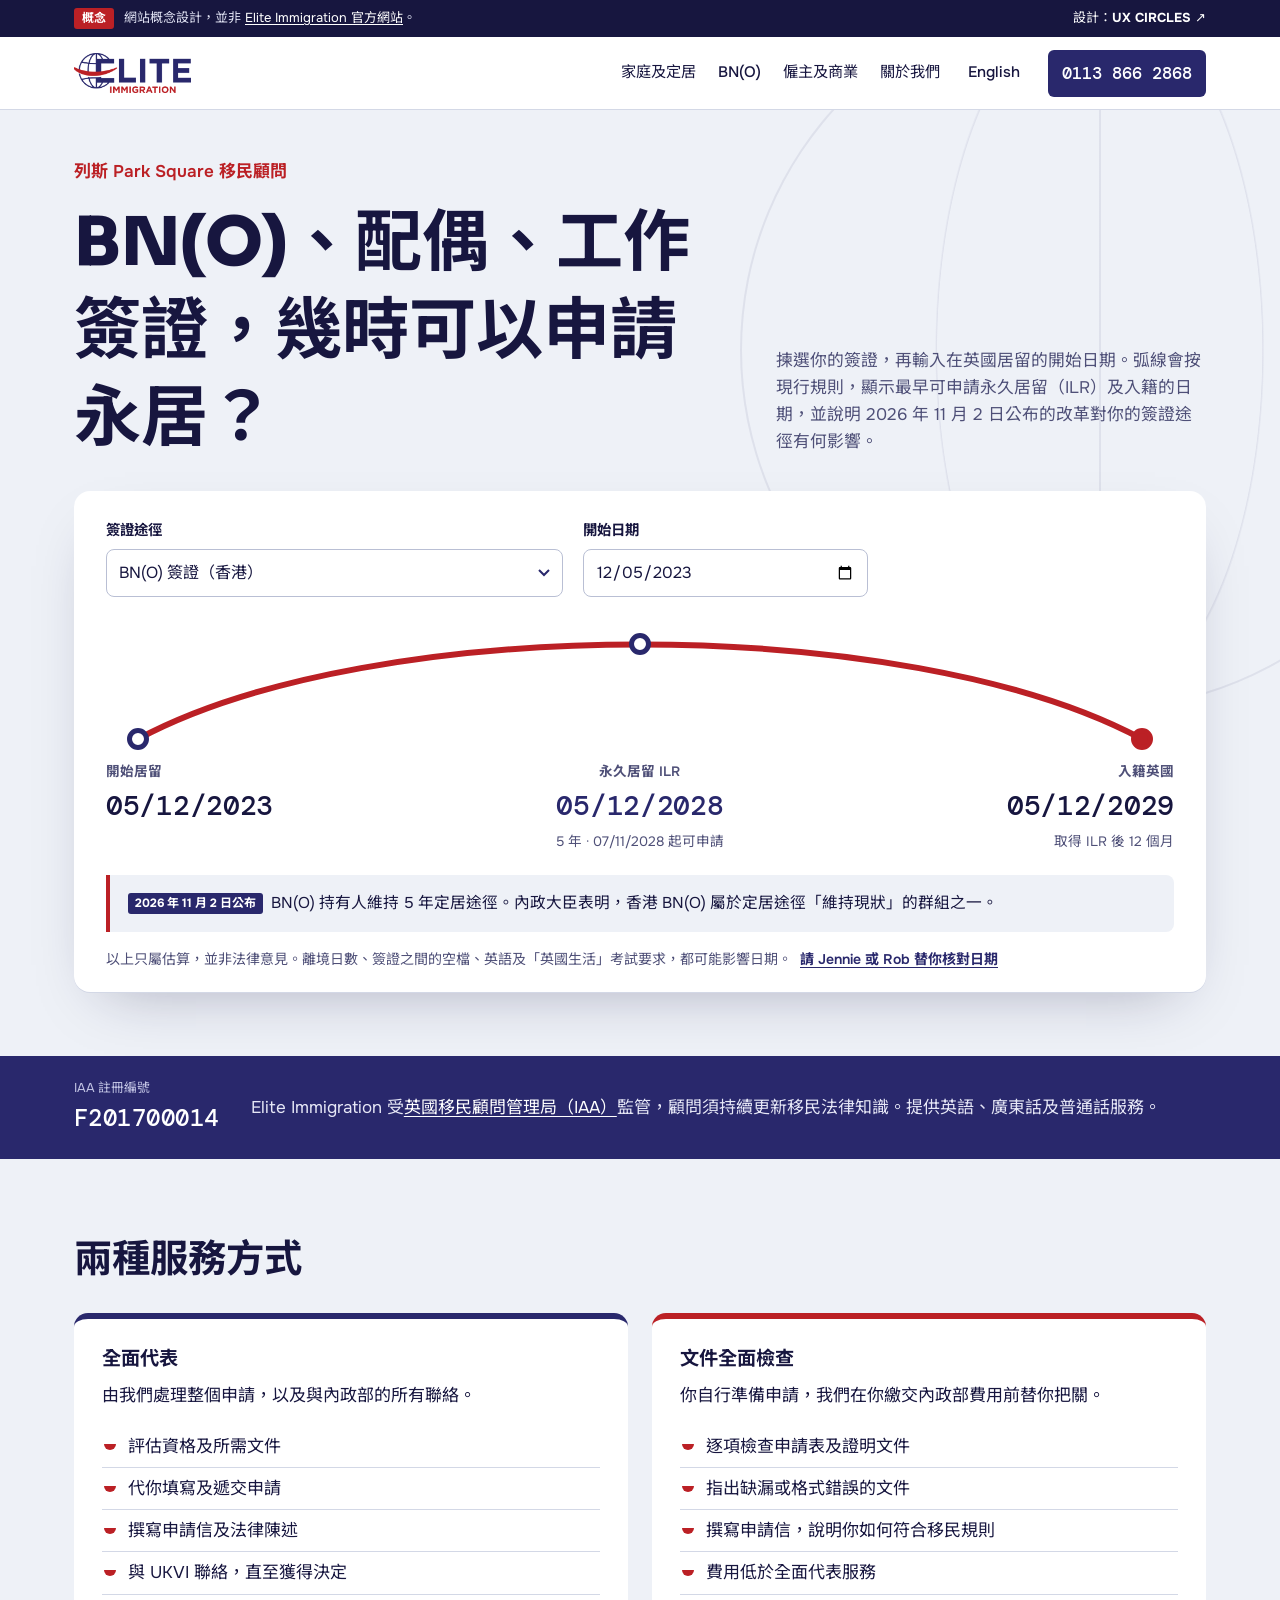
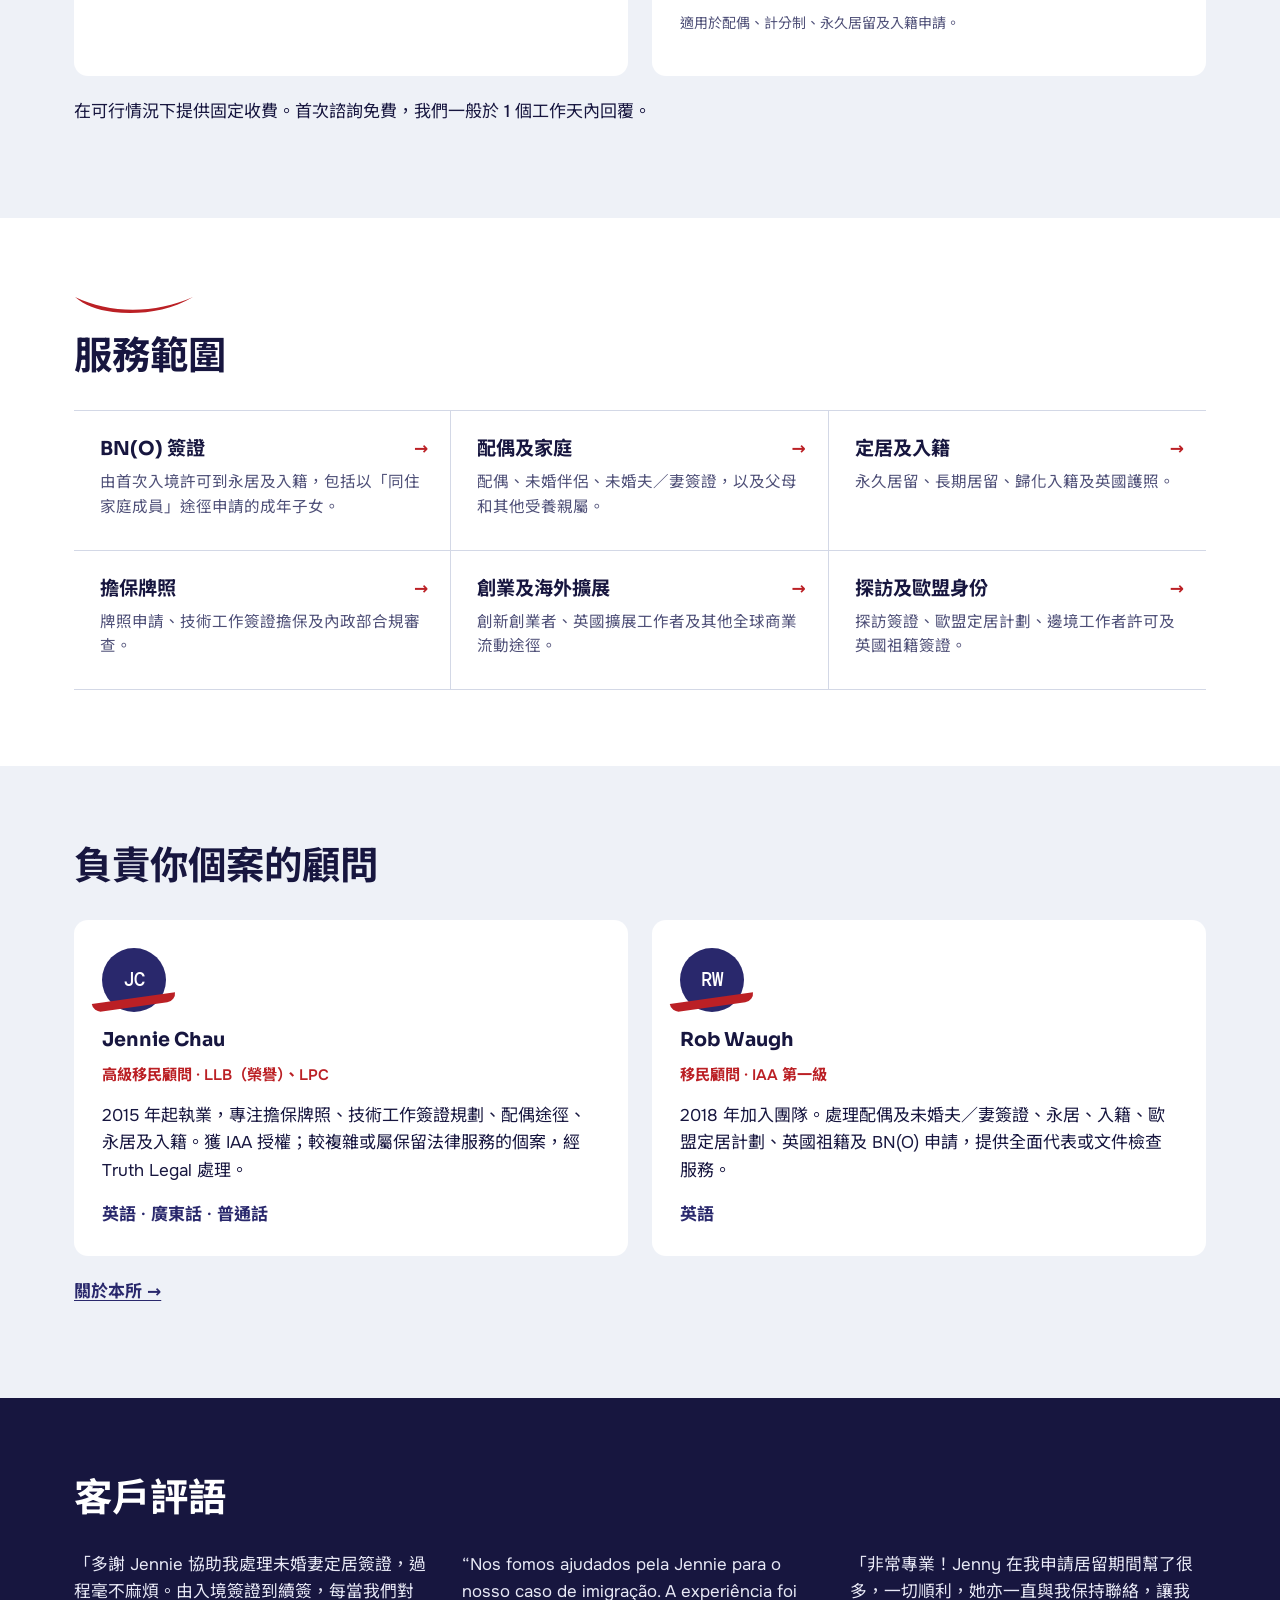
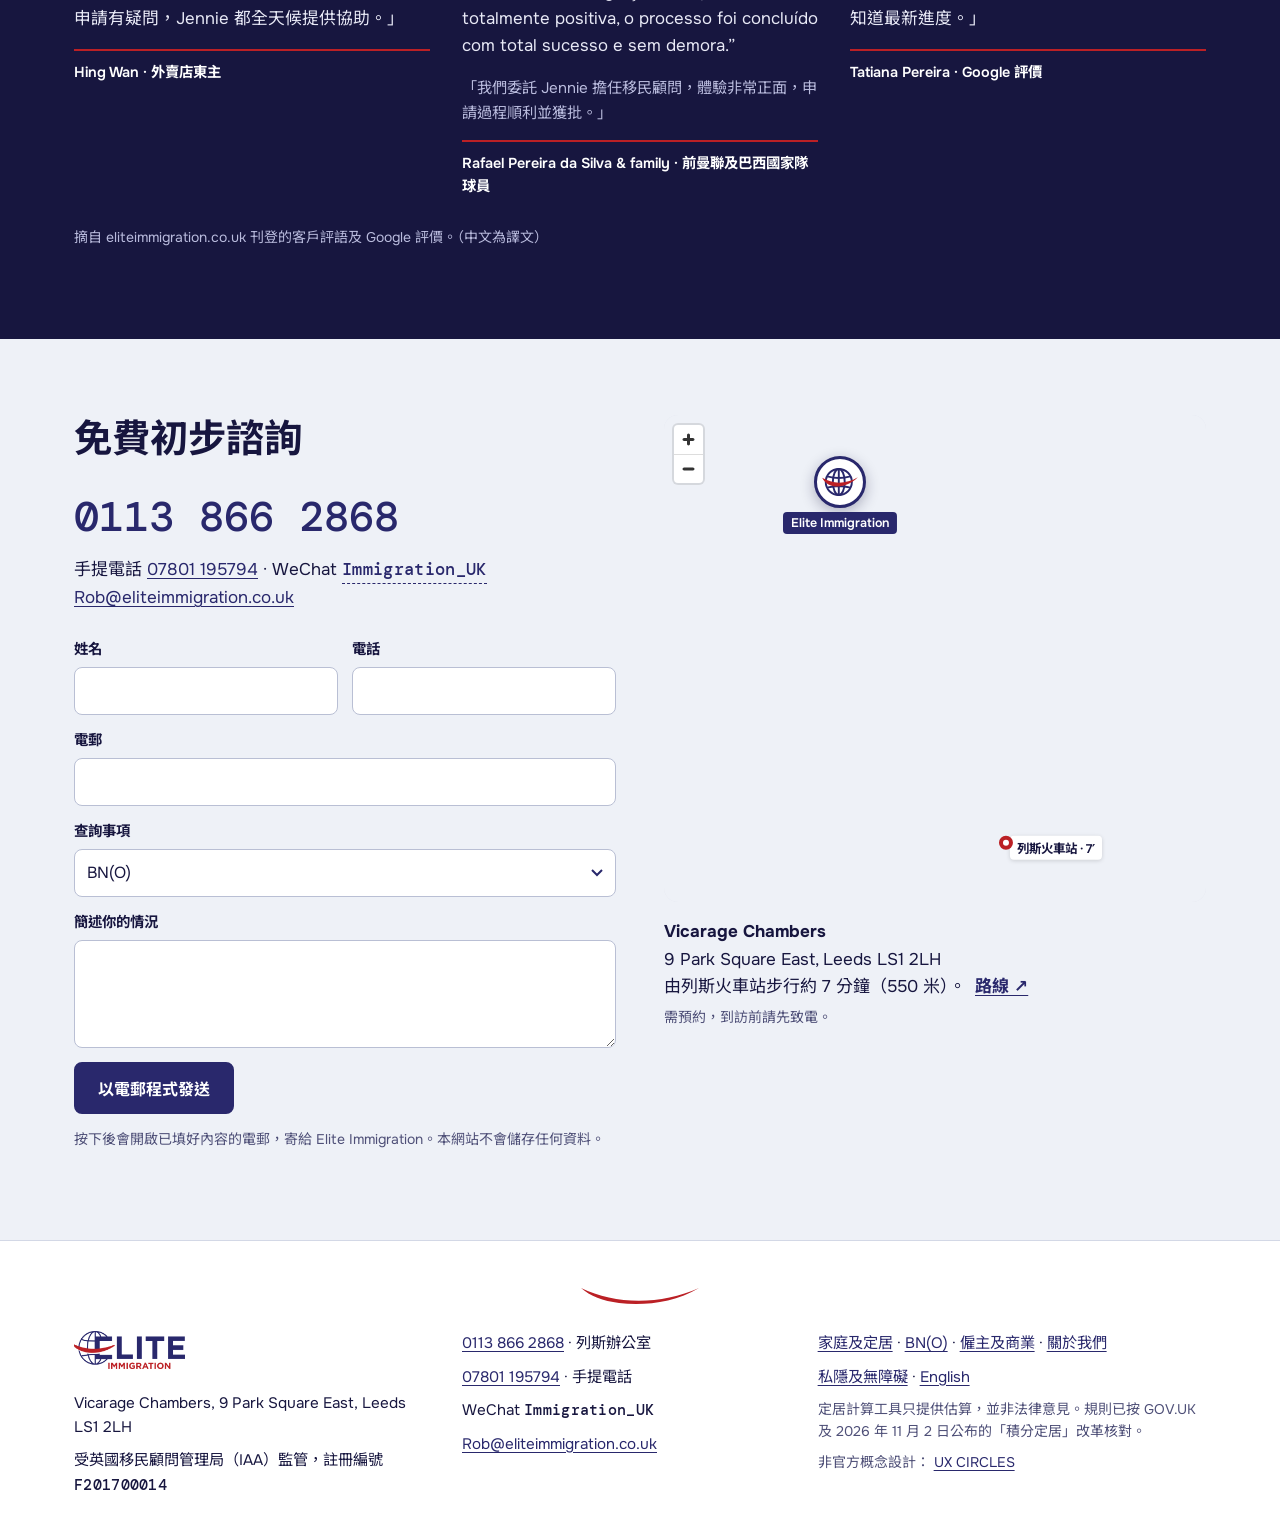
==== zh/index.html @ 251c8a43 "Elite Immigration concept site: bilingual, settlement date tool Co-Authored-By: Claude Opus 5.5 <nor" ====
<!doctype html>
<html lang="zh-Hant-HK">
<head>
<meta charset="utf-8">
<meta name="viewport" content="width=device-width, initial-scale=1">
<meta name="robots" content="noindex, nofollow">
<title>Elite Immigration · 列斯英國移民顧問</title>
<meta name="description" content="受 IAA 監管的列斯移民顧問。計算你最早何時可申請永居。">
<link rel="alternate" hreflang="en" href="https://uxcircles.github.io/eliteimmigration/">
<link rel="alternate" hreflang="zh-Hant-HK" href="https://uxcircles.github.io/eliteimmigration/zh/">
<link rel="icon" type="image/svg+xml" href="../assets/img/mark.svg">
<link rel="icon" type="image/png" href="../assets/img/favicon.png">
<link rel="apple-touch-icon" href="../assets/img/apple-touch-icon.png">
<meta name="theme-color" content="#29286c">
<link rel="preload" href="../assets/fonts/sora.woff2" as="font" type="font/woff2" crossorigin>
<link rel="preload" href="../assets/fonts/onest.woff2" as="font" type="font/woff2" crossorigin>
<link rel="stylesheet" href="../assets/site.css?v=3">
<script defer src="../assets/site.js?v=3"></script>
</head>
<body>
<a class="skip" href="#main">跳至內容</a>
<div class="concept-bar" role="note">
  <div class="wrap concept-in">
    <p><span class="concept-tag">概念</span><span>網站概念設計，並非 <a href="https://eliteimmigration.co.uk/" target="_blank" rel="noopener">Elite Immigration 官方網站</a>。</span></p>
    <a class="concept-by" href="https://ux-circles.com/professionals" target="_blank" rel="noopener">設計：<strong>UX CIRCLES</strong> ↗</a>
  </div>
</div>
<header class="head" id="top">
  <div class="wrap head-in">
    <a class="brand" href="index.html" aria-label="Elite Immigration 首頁">
      <img src="../assets/img/logo.png" width="800" height="273" alt="Elite Immigration">
    </a>
    <nav class="nav" aria-label="主選單"><a href="individual.html">家庭及定居</a><a href="bno.html">BN(O)</a><a href="business.html">僱主及商業</a><a href="about.html">關於我們</a></nav>
    <a class="lang" href="../" lang="en" hreflang="en">English</a>
    <a class="head-call" href="tel:+441138662868">0113 866 2868</a>
    <button class="menu-btn" type="button" aria-expanded="false" aria-controls="menu">選單</button>
  </div>
  <div class="menu" id="menu" hidden>
    <nav class="wrap" aria-label="選單">
      <a href="individual.html">家庭及定居</a><a href="bno.html">BN(O)</a><a href="business.html">僱主及商業</a><a href="about.html">關於我們</a>
      <a href="index.html#contact">免費初步諮詢</a>
      <a href="tel:+441138662868">致電 0113 866 2868</a>
      <a href="../" lang="en">English</a>
    </nav>
  </div>
</header>
<main id="main">
<section class="hero" aria-labelledby="h1">
  <div class="wrap">
    <p class="hero-place">列斯 Park Square 移民顧問</p>
    <div class="hero-top"><h1 id="h1">BN(O)、配偶、工作簽證，幾時可以申請永居？</h1>
    <p class="hero-lede">揀選你的簽證，再輸入在英國居留的開始日期。弧線會按現行規則，顯示最早可申請永久居留（ILR）及入籍的日期，並說明 2026 年 11 月 2 日公布的改革對你的簽證途徑有何影響。</p></div>
    <form class="tool" id="tool" novalidate>
      <div class="tool-fields">
        <label class="f f-route"><span>簽證途徑</span>
          <select id="t-route"><option value="bno">BN(O) 簽證（香港）</option><option value="partner">英國公民或定居人士的配偶／伴侶</option><option value="skilled">技術工作簽證（Skilled Worker）</option><option value="innovator">創新創業者簽證（Innovator Founder）</option><option value="long">長期合法居留（任何合法簽證）</option></select></label>
        <label class="f f-date"><span>開始日期</span>
          <input id="t-start" type="date" required min="2005-01-01"></label>
        <label class="f f-pay" hidden><span>年薪（稅前）</span>
          <select id="t-pay">
            <option value="low">低於 £50,271</option>
            <option value="mid">£50,271 或以上</option>
            <option value="high">£125,141 或以上</option>
          </select></label>
        <label class="f f-brit" hidden><span>配偶是英國公民？</span>
          <select id="t-brit"><option value="yes">是</option><option value="no">否，是定居人士</option></select></label>
      </div>
      <div class="arc" aria-hidden="true">
        <svg viewBox="0 0 1000 200" preserveAspectRatio="none"><path class="arc-path" d="M30 180 C 250 -30, 750 -30, 970 180"/></svg>
        <span class="dot d0"></span><span class="dot d1"></span><span class="dot d2"></span>
      </div>
      <ol class="stops" id="t-stops" aria-live="polite">
        <li class="stop s0"><span class="stop-k">開始居留</span><span class="stop-d" id="t-d0">—</span></li>
        <li class="stop s1"><span class="stop-k">永久居留 ILR</span><span class="stop-d" id="t-d1">—</span><span class="stop-n" id="t-n1"></span></li>
        <li class="stop s2"><span class="stop-k">入籍英國</span><span class="stop-d" id="t-d2">—</span><span class="stop-n" id="t-n2"></span></li>
      </ol>
      <div class="change" id="t-change"></div>
      <p class="tool-foot">以上只屬估算，並非法律意見。離境日數、簽證之間的空檔、英語及「英國生活」考試要求，都可能影響日期。
        <a href="#contact" id="t-ask">請 Jennie 或 Rob 替你核對日期</a></p>
    </form>
  </div>
</section><script type="application/json" id="tool-text">{"locale": "zh-HK", "apply": "{d} 起可申請", "years": "{n} 年", "afterIlr": "取得 ILR 後 12 個月", "withIlr": "取得 ILR 後即可申請", "pick": "請輸入日期", "now": "現行規則", "plan": "2026 年 11 月 2 日公布", "c": {"bno": "BN(O) 持有人維持 5 年定居途徑。內政大臣表明，香港 BN(O) 屬於定居途徑「維持現狀」的群組之一。", "partner": "英國公民的配偶維持 5 年途徑（「英國聯繫」群組）。如配偶只是定居人士而非英國公民，公布內容未有清楚說明，請先向我們查詢。", "skilled_low": "按已公布的方案，大部分途徑的基本年期將改為 <strong>10 年</strong>，即日期或會延至 <strong>{d}</strong>。新規則預計由 2026 年 12 月起提交國會，並於 2027 年分階段實施。除非新規則生效時已取得 ILR，現時持簽人士並不獲豁免。", "skilled_mid": "按已公布的方案，過去 5 年中有 3 年年薪達 £50,271 或以上，可維持 <strong>5 年</strong>途徑，另須至少 3 年國民保險供款。", "skilled_high": "按已公布的方案，3 年年薪達 £125,141 或以上，可走 <strong>3 年</strong>途徑；新規則生效後，最早或可於 <strong>{d}</strong> 申請定居。", "innovator": "現時 Innovator Founder 3 年可申請定居。公布內容未有清楚說明此途徑的安排，計劃前請先向我們查詢。", "long": "長期居留本身已須連續 10 年合法居留。請留意離境紀錄：長時間離開英國或逾期居留，都可能中斷 10 年的計算。"}}</script><section class="reg" aria-label="監管">
  <div class="wrap reg-in">
    <p class="reg-num"><span>IAA 註冊編號</span><span class="mono">F201700014</span></p>
    <p>Elite Immigration 受<a href="https://www.gov.uk/government/organisations/immigration-advice-authority" target="_blank" rel="noopener">英國移民顧問管理局（IAA）</a>監管，顧問須持續更新移民法律知識。提供英語、廣東話及普通話服務。</p>
  </div>
</section><section class="ways" aria-labelledby="ways-h">
  <div class="wrap">
    <h2 id="ways-h">兩種服務方式</h2>
    <div class="ways-grid">
      <article class="way">
        <h3>全面代表</h3>
        <p>由我們處理整個申請，以及與內政部的所有聯絡。</p>
        <ul>
          <li>評估資格及所需文件</li>
          <li>代你填寫及遞交申請</li>
          <li>撰寫申請信及法律陳述</li>
          <li>與 UKVI 聯絡，直至獲得決定</li>
        </ul>
      </article>
      <article class="way way-alt">
        <h3>文件全面檢查</h3>
        <p>你自行準備申請，我們在你繳交內政部費用前替你把關。</p>
        <ul>
          <li>逐項檢查申請表及證明文件</li>
          <li>指出缺漏或格式錯誤的文件</li>
          <li>撰寫申請信，說明你如何符合移民規則</li>
          <li>費用低於全面代表服務</li>
        </ul>
        <p class="small">適用於配偶、計分制、永久居留及入籍申請。</p>
      </article>
    </div>
    <p class="ways-note">在可行情況下提供固定收費。首次諮詢免費，我們一般於 1 個工作天內回覆。</p>
  </div>
</section><section class="areas" aria-labelledby="areas-h">
  <div class="wrap">
    <svg class="swoosh" viewBox="0 0 240 40" aria-hidden="true" focusable="false"><path d="M2 6c70 34 160 34 236 0-50 30-112 36-160 30C46 32 20 22 2 6z"/></svg>
    <h2 id="areas-h">服務範圍</h2>
    <ul class="area-list"><li><a href="bno.html"><h3>BN(O) 簽證</h3><p>由首次入境許可到永居及入籍，包括以「同住家庭成員」途徑申請的成年子女。</p><span class="arrow" aria-hidden="true">→</span></a></li><li><a href="individual.html"><h3>配偶及家庭</h3><p>配偶、未婚伴侶、未婚夫／妻簽證，以及父母和其他受養親屬。</p><span class="arrow" aria-hidden="true">→</span></a></li><li><a href="individual.html#settle"><h3>定居及入籍</h3><p>永久居留、長期居留、歸化入籍及英國護照。</p><span class="arrow" aria-hidden="true">→</span></a></li><li><a href="business.html"><h3>擔保牌照</h3><p>牌照申請、技術工作簽證擔保及內政部合規審查。</p><span class="arrow" aria-hidden="true">→</span></a></li><li><a href="business.html#founders"><h3>創業及海外擴展</h3><p>創新創業者、英國擴展工作者及其他全球商業流動途徑。</p><span class="arrow" aria-hidden="true">→</span></a></li><li><a href="individual.html#visit"><h3>探訪及歐盟身份</h3><p>探訪簽證、歐盟定居計劃、邊境工作者許可及英國祖籍簽證。</p><span class="arrow" aria-hidden="true">→</span></a></li></ul>
  </div>
</section><section class="people" aria-labelledby="people-h">
  <div class="wrap">
    <h2 id="people-h">負責你個案的顧問</h2>
    <div class="people-grid">
      <article class="person">
        <p class="mono person-id">JC</p>
        <h3>Jennie Chau</h3>
        <p class="role">高級移民顧問 · LLB（榮譽）、LPC</p>
        <p>2015 年起執業，專注擔保牌照、技術工作簽證規劃、配偶途徑、永居及入籍。獲 IAA 授權；較複雜或屬保留法律服務的個案，經 Truth Legal 處理。</p>
        <p class="langs">英語 · 廣東話 · 普通話</p>
      </article>
      <article class="person">
        <p class="mono person-id">RW</p>
        <h3>Rob Waugh</h3>
        <p class="role">移民顧問 · IAA 第一級</p>
        <p>2018 年加入團隊。處理配偶及未婚夫／妻簽證、永居、入籍、歐盟定居計劃、英國祖籍及 BN(O) 申請，提供全面代表或文件檢查服務。</p>
        <p class="langs">英語</p>
      </article>
    </div>
    <p><a class="more" href="about.html">關於本所 →</a></p>
  </div>
</section><section class="quotes" aria-labelledby="q-h">
  <div class="wrap">
    <h2 id="q-h">客戶評語</h2>
    <div class="q-grid">
      <figure class="q">
        <blockquote><p>「多謝 Jennie 協助我處理未婚妻定居簽證，過程毫不麻煩。由入境簽證到續簽，每當我們對申請有疑問，Jennie 都全天候提供協助。」</p></blockquote>
        <figcaption>Hing Wan · 外賣店東主</figcaption>
      </figure>
      <figure class="q">
        <blockquote><p lang="pt">&ldquo;Nos fomos ajudados pela Jennie para o nosso caso de imigração. A experiência foi totalmente positiva, o processo foi concluído com total sucesso e sem demora.&rdquo;</p>
        <p class="q-tr">「我們委託 Jennie 擔任移民顧問，體驗非常正面，申請過程順利並獲批。」</p></blockquote>
        <figcaption>Rafael Pereira da Silva &amp; family · 前曼聯及巴西國家隊球員</figcaption>
      </figure>
      <figure class="q">
        <blockquote><p>「非常專業！Jenny 在我申請居留期間幫了很多，一切順利，她亦一直與我保持聯絡，讓我知道最新進度。」</p></blockquote>
        <figcaption>Tatiana Pereira · Google 評價</figcaption>
      </figure>
    </div>
    <p class="small">摘自 eliteimmigration.co.uk 刊登的客戶評語及 Google 評價。（中文為譯文）</p>
  </div>
</section><section class="contact" id="contact" aria-labelledby="c-h">
  <div class="wrap contact-grid">
    <div class="c-text">
      <h2 id="c-h">免費初步諮詢</h2>
      <p class="c-phone"><a href="tel:+441138662868">0113 866 2868</a></p>
      <p>手提電話 <a href="tel:+447801195794">07801 195794</a> · WeChat <button type="button" class="copy mono" data-copy="Immigration_UK" data-done="已複製">Immigration_UK</button><br>
      <a href="mailto:Rob@eliteimmigration.co.uk">Rob@eliteimmigration.co.uk</a></p>
      <form class="form" id="enquiry" novalidate data-email="Rob@eliteimmigration.co.uk" data-subject="免費諮詢查詢">
        <div class="row2">
          <label class="f"><span>姓名</span><input name="name" autocomplete="name" required></label>
          <label class="f"><span>電話</span><input name="phone" type="tel" autocomplete="tel" required></label>
        </div>
        <label class="f"><span>電郵</span><input name="email" type="email" autocomplete="email"></label>
        <label class="f"><span>查詢事項</span><select name="topic"><option>BN(O)</option><option>配偶或家庭簽證</option><option>永居或入籍</option><option>擔保牌照或技術工作簽證</option><option>商業或創業簽證</option><option>探訪簽證</option><option>文件檢查</option><option>其他</option></select></label>
        <label class="f"><span>簡述你的情況</span><textarea name="msg" rows="4"></textarea></label>
        <input type="hidden" name="dates" id="f-dates">
        <p class="f-err" role="alert" hidden>請填寫姓名及電話號碼。</p>
        <button class="btn" type="submit">以電郵程式發送</button>
        <p class="small">按下後會開啟已填好內容的電郵，寄給 Elite Immigration。本網站不會儲存任何資料。</p>
      </form>
    </div>
    <div class="c-map">
      <div class="map" data-map>
        <svg class="map-sketch" viewBox="0 0 400 360" role="img" aria-label="示意地圖：Park Square 位於列斯火車站西北面，步行約 7 分鐘">
          <rect width="400" height="360" fill="#e6e9f2"/>
          <rect x="60" y="70" width="120" height="100" rx="6" fill="#d7e3cf"/>
          <text x="120" y="125" text-anchor="middle" font-size="13" fill="#4a4a7a">Park Square</text>
          <path d="M0 250h400M230 0v360" stroke="#fff" stroke-width="14"/>
          <rect x="250" y="270" width="130" height="40" rx="4" fill="#cfd3e3"/>
          <text x="315" y="295" text-anchor="middle" font-size="12" fill="#4a4a7a">Leeds station</text>
          <path d="M300 270 C 280 210, 220 190, 190 130" fill="none" stroke="#bb2025" stroke-width="4" stroke-dasharray="6 6"/>
          <circle cx="186" cy="122" r="9" fill="#29286c"/>
        </svg>
      </div>
      <address class="addr">
        <strong>Vicarage Chambers</strong><br>9 Park Square East, Leeds LS1 2LH<br>
        由列斯火車站步行約 7 分鐘（550 米）。
        <a href="https://www.google.com/maps/search/?api=1&amp;query=Elite+Immigration+9+Park+Square+East+Leeds" target="_blank" rel="noopener">路線 ↗</a>
      </address>
      <p class="small">需預約，到訪前請先致電。</p>
      <script type="application/json" id="map-data">{"home": [-1.55065, 53.79895], "mark": "../assets/img/mark.svg", "label": "Elite Immigration", "routes": [{"name": "列斯火車站", "min": 7, "start": [-1.5478, 53.7955], "coords": [[-1.54793, 53.79545], [-1.54823, 53.7957], [-1.54845, 53.79588], [-1.54845, 53.79593], [-1.54844, 53.79601], [-1.54845, 53.79604], [-1.54846, 53.79613], [-1.54846, 53.79617], [-1.54846, 53.79621], [-1.54829, 53.79622], [-1.54824, 53.79626], [-1.5482, 53.79628], [-1.5482, 53.79635], [-1.54758, 53.79675], [-1.5477, 53.79681], [-1.54788, 53.79691], [-1.54805, 53.797], [-1.54839, 53.79719], [-1.54846, 53.79723], [-1.54859, 53.79731], [-1.54867, 53.79736], [-1.54873, 53.7974], [-1.5488, 53.79744], [-1.54913, 53.79762], [-1.54919, 53.79766], [-1.54932, 53.79769], [-1.54942, 53.79774], [-1.5494, 53.79779], [-1.54939, 53.79782], [-1.54947, 53.79783], [-1.54944, 53.7979], [-1.54939, 53.79807], [-1.54947, 53.79807], [-1.54939, 53.79829], [-1.54954, 53.7983], [-1.5498, 53.79833], [-1.55009, 53.79838], [-1.55025, 53.7984], [-1.55032, 53.79841], [-1.5503, 53.79845], [-1.55019, 53.79871], [-1.55024, 53.79872], [-1.55051, 53.79877], [-1.55066, 53.79879], [-1.55066, 53.79879]]}]}</script>
    </div>
  </div>
</section>
</main>
<footer class="foot">
  <svg class="swoosh foot-swoosh" viewBox="0 0 240 40" aria-hidden="true" focusable="false"><path d="M2 6c70 34 160 34 236 0-50 30-112 36-160 30C46 32 20 22 2 6z"/></svg>
  <div class="wrap foot-grid">
    <div>
      <img class="foot-logo" src="../assets/img/logo.png" width="800" height="273" alt="Elite Immigration">
      <p>Vicarage Chambers, 9 Park Square East, Leeds LS1 2LH</p>
      <p>受英國移民顧問管理局（IAA）監管，註冊編號 <span class="mono">F201700014</span></p>
    </div>
    <div>
      <p><a href="tel:+441138662868">0113 866 2868</a> · 列斯辦公室</p>
      <p><a href="tel:+447801195794">07801 195794</a> · 手提電話</p>
      <p>WeChat <span class="mono">Immigration_UK</span></p>
      <p><a href="mailto:Rob@eliteimmigration.co.uk">Rob@eliteimmigration.co.uk</a></p>
    </div>
    <div>
      <p><a href="individual.html">家庭及定居</a> · <a href="bno.html">BN(O)</a> · <a href="business.html">僱主及商業</a> · <a href="about.html">關於我們</a></p>
      <p><a href="privacy.html">私隱及無障礙</a> · <a href="../" lang="en">English</a></p>
      <p class="small">定居計算工具只提供估算，並非法律意見。規則已按 GOV.UK 及 2026 年 11 月 2 日公布的「積分定居」改革核對。</p>
      <p class="small">非官方概念設計： <a href="https://ux-circles.com/professionals" target="_blank" rel="noopener">UX CIRCLES</a></p>
    </div>
  </div>
</footer>
<nav class="mbar" aria-label="快捷操作">
  <a href="tel:+441138662868">致電</a>
  <button type="button" data-copy="Immigration_UK" data-done="已複製">WeChat</button>
  <a href="index.html#contact">免費諮詢</a>
</nav>
<div class="toast" role="status" aria-live="polite"></div>
</body>
</html>
---- assets/site.css ----
/* Elite Immigration concept. Colours from the logo: indigo #29286c and red swoosh #bb2025. */
@font-face { font-family: "Sora"; src: url(fonts/sora.woff2) format("woff2"); font-weight: 400 800; font-display: swap; }
@font-face { font-family: "Onest"; src: url(fonts/onest.woff2) format("woff2"); font-weight: 400 700; font-display: swap; }
@font-face { font-family: "DM Mono"; src: url(fonts/dm-mono-500.woff2) format("woff2"); font-weight: 500; font-display: swap; }
@font-face { font-family: "Noto Sans TC"; src: url(fonts/noto-sans-tc-400.woff2) format("woff2"); font-weight: 400; font-display: swap; }
@font-face { font-family: "Noto Sans TC"; src: url(fonts/noto-sans-tc-700.woff2) format("woff2"); font-weight: 600 800; font-display: swap; }

:root {
  --paper: #eef1f7;
  --card: #ffffff;
  --ink: #17163f;
  --navy: #29286c;
  --navy-2: #3b3a8a;
  --red: #bb2025;
  --red-soft: #f6dcdd;
  --muted: #4f5078;
  --line: #d3d8e6;
  --display: "Sora", "Noto Sans TC", system-ui, sans-serif;
  --text: "Onest", "Noto Sans TC", system-ui, sans-serif;
  --mono: "DM Mono", ui-monospace, monospace;
  --wrap: 1180px;
  --head-h: 72px;
}
:lang(zh-Hant-HK) { --display: "Sora", "Noto Sans TC", sans-serif; }

*, *::before, *::after { box-sizing: border-box; }
html, body { overflow-x: clip; }
html { -webkit-text-size-adjust: 100%; scroll-padding-top: calc(var(--head-h) + 12px); }
body { margin: 0; background: var(--paper); color: var(--ink); font: 400 1.0625rem/1.6 var(--text); }
img, svg { max-width: 100%; }
a { color: var(--navy); text-underline-offset: .18em; }
a:hover { color: var(--red); }
:focus-visible { outline: 3px solid var(--red); outline-offset: 3px; border-radius: 3px; }
h1, h2, h3 { font-family: var(--display); line-height: 1.12; letter-spacing: -.02em; margin: 0 0 .5em; color: var(--ink); }
h1 { font-weight: 800; }
h2 { font-size: clamp(1.6rem, 1.2rem + 1.6vw, 2.4rem); font-weight: 700; }
h3 { font-size: 1.2rem; font-weight: 700; }
:lang(zh-Hant-HK) h1, :lang(zh-Hant-HK) h2, :lang(zh-Hant-HK) h3 { letter-spacing: 0; line-height: 1.3; }
p { margin: 0 0 1em; }
.mono { font-family: var(--mono); font-weight: 500; letter-spacing: .02em; }
.small { font-size: .875rem; color: var(--muted); }
.wrap { max-width: var(--wrap); margin: 0 auto; padding: 0 24px; }
@media (max-width: 600px) { .wrap { padding: 0 16px; } }

.skip { position: absolute; left: -999px; top: 8px; background: var(--ink); color: #fff; padding: 10px 14px; z-index: 100; }
.skip:focus { left: 8px; }

/* concept bar */
.concept-bar { background: var(--ink); color: #dfe1f2; font-size: .8125rem; }
.concept-in { display: flex; gap: 16px; align-items: center; justify-content: space-between; padding-top: 8px; padding-bottom: 8px; }
.concept-bar p { margin: 0; }
.concept-bar a { color: #fff; }
.concept-tag { display: inline-block; background: var(--red); color: #fff; font-weight: 600; padding: 1px 8px; border-radius: 3px; margin-right: 10px; font-size: .75rem; }
.concept-by { white-space: nowrap; text-decoration: none; }
@media (max-width: 600px) { .concept-in { flex-direction: column; align-items: flex-start; gap: 2px; } }

/* header */
.head { position: sticky; top: 0; z-index: 50; background: rgba(255, 255, 255, .96); border-bottom: 1px solid var(--line); backdrop-filter: blur(8px); }
.head-in { display: flex; align-items: center; gap: 28px; height: var(--head-h); }
.brand img { display: block; height: 40px; width: auto; }
.nav { display: flex; gap: 22px; margin-left: auto; }
.nav a, .lang { text-decoration: none; color: var(--ink); font-weight: 500; font-size: .95rem; padding: 6px 0; border-bottom: 2px solid transparent; }
.nav a:hover, .nav a[aria-current] { border-bottom-color: var(--red); color: var(--ink); }
.head-call { font-family: var(--mono); font-weight: 500; text-decoration: none; background: var(--navy); color: #fff; padding: 10px 14px; border-radius: 6px; white-space: nowrap; }
.head-call:hover { background: var(--red); color: #fff; }
.menu-btn { display: none; margin-left: auto; font: 600 .95rem var(--text); background: none; border: 1.5px solid var(--navy); color: var(--navy); border-radius: 6px; padding: 9px 14px; min-height: 44px; }
.menu { border-top: 1px solid var(--line); background: #fff; }
.menu nav { display: flex; flex-direction: column; padding-top: 8px; padding-bottom: 16px; }
.menu a { padding: 12px 0; border-bottom: 1px solid var(--line); text-decoration: none; color: var(--ink); font-weight: 500; }
@media (max-width: 980px) {
  .nav, .head-call { display: none; }
  .lang { margin-left: auto; }
  .menu-btn { display: block; margin-left: 0; }
  .brand img { height: 34px; }
  .head-in { gap: 16px; }
  :root { --head-h: 64px; }
}
@media (max-width: 360px) { .lang { display: none; } }

/* swoosh divider: the crescent from the logo */
.swoosh { display: block; width: 120px; height: 20px; fill: var(--red); margin: 0 0 18px; }

/* hero tool */
.hero { position: relative; padding: 48px 0 64px; overflow: hidden; }
.hero::before { /* faint globe meridians, from the logo */
  content: ""; position: absolute; right: -180px; top: -120px; width: 720px; height: 720px; border-radius: 50%;
  border: 2px solid rgba(41, 40, 108, .08);
  background:
    radial-gradient(closest-side, transparent 98.5%, rgba(41, 40, 108, .08) 99%, transparent 100%) center / 46% 100% no-repeat,
    linear-gradient(rgba(41, 40, 108, .08), rgba(41, 40, 108, .08)) center / 2px 100% no-repeat;
  pointer-events: none;
}
.hero .wrap { position: relative; }
.hero-place { font-weight: 600; color: var(--red); margin-bottom: 14px; }
.hero-top { display: grid; grid-template-columns: 1.5fr 1fr; gap: 20px 56px; align-items: end; margin-bottom: 30px; }
.hero h1 { font-size: clamp(2.3rem, 1.2rem + 4.4vw, 4.8rem); max-width: 13ch; margin: 0; }
:lang(zh-Hant-HK) .hero h1 { font-size: clamp(2.1rem, 1.2rem + 4vw, 4.2rem); max-width: 15em; }
.hero-lede { font-size: 1.05rem; max-width: 46ch; color: var(--muted); margin: 0 0 6px; }
@media (max-width: 900px) { .hero-top { grid-template-columns: 1fr; } }
@media (max-width: 600px) {
  .hero-lede { display: none; }
  .hero-place { margin-bottom: 8px; font-size: .9rem; }
  .hero-top { margin-bottom: 18px; }
  :lang(zh-Hant-HK) .hero h1 { font-size: 1.75rem; }
  .hero h1 { font-size: 2.1rem; }
}

.tool { background: var(--card); border-radius: 16px; padding: 28px 32px 22px; box-shadow: 0 1px 0 var(--line), 0 24px 60px -30px rgba(23, 22, 63, .35); }
.tool-fields { display: grid; grid-template-columns: 1.6fr 1fr 1fr; gap: 16px 20px; align-items: end; }
.f { display: flex; flex-direction: column; gap: 6px; font-size: .9rem; font-weight: 600; color: var(--ink); }
.f input, .f select, .f textarea {
  font: 400 1rem var(--text); color: var(--ink); background: #fff; border: 1.5px solid #b9bfd4; border-radius: 8px;
  padding: 11px 12px; min-height: 48px; width: 100%;
}
.f input:focus, .f select:focus, .f textarea:focus { border-color: var(--navy); outline: 3px solid rgba(41, 40, 108, .18); outline-offset: 0; }
.f select { appearance: none; background: #fff url("data:image/svg+xml,%3Csvg xmlns='http://www.w3.org/2000/svg' viewBox='0 0 12 8'%3E%3Cpath d='M1 1l5 5 5-5' fill='none' stroke='%2329286c' stroke-width='2'/%3E%3C/svg%3E") right 12px center / 12px no-repeat; padding-right: 36px; }
.f[hidden] { display: none; }

.arc { position: relative; margin: 34px 0 10px; height: 120px; }
.arc svg { position: absolute; inset: 0; width: 100%; height: 100%; overflow: visible; animation: reveal 1.1s cubic-bezier(.4, 0, .2, 1) both; }
@keyframes reveal { from { clip-path: inset(0 100% 0 0); } to { clip-path: inset(0 0 0 0); } }
.arc-path { fill: none; stroke: var(--red); stroke-width: 6; stroke-linecap: round; vector-effect: non-scaling-stroke; }
.dot { position: absolute; width: 22px; height: 22px; margin: -11px 0 0 -11px; border-radius: 50%; background: #fff; border: 5px solid var(--navy); }
.d0 { left: 3%; top: 90%; }
.d1 { left: 50%; top: 11.5%; }
.d2 { left: 97%; top: 90%; background: var(--red); border-color: var(--red); }
.stops { list-style: none; margin: 0; padding: 0; display: grid; grid-template-columns: 1fr 1fr 1fr; gap: 8px; }
.stop { display: flex; flex-direction: column; gap: 2px; }
.s0 { align-items: flex-start; }
.s1 { align-items: center; text-align: center; }
.s2 { align-items: flex-end; text-align: right; }
.stop-k { font-size: .85rem; font-weight: 600; color: var(--muted); }
.stop-d { font-family: var(--mono); font-weight: 500; font-size: clamp(1.05rem, .8rem + 1.3vw, 1.75rem); color: var(--ink); letter-spacing: -.01em; }
.stop-n { font-size: .85rem; color: var(--muted); }
.s1 .stop-d { color: var(--navy); }
.change { margin: 22px 0 0; padding: 16px 18px; background: var(--paper); border-left: 4px solid var(--red); border-radius: 0 8px 8px 0; font-size: .98rem; }
.change:empty { display: none; }
.change p { margin: 0; }
.change .tag { display: inline-block; font-size: .75rem; font-weight: 700; color: #fff; background: var(--navy); border-radius: 3px; padding: 1px 7px; margin-right: 8px; vertical-align: 1px; }
.tool-foot { margin: 16px 0 0; font-size: .875rem; color: var(--muted); }
.tool-foot a { font-weight: 600; margin-left: 4px; }
@media (max-width: 760px) {
  .hero { padding: 20px 0 40px; }
  .tool-fields { gap: 12px; }
  .tool { padding: 20px 16px 16px; border-radius: 12px; }
  .tool-fields { grid-template-columns: 1fr; }
  .arc { height: 64px; margin-top: 26px; }
  .dot { width: 18px; height: 18px; margin: -9px 0 0 -9px; border-width: 4px; }
}
@media (max-width: 400px) {
  .stops { grid-template-columns: 1fr 1.1fr 1fr; }
  .stop-k, .stop-n { font-size: .75rem; }
}

/* regulator band */
.reg { background: var(--navy); color: #e6e7f6; }
.reg-in { display: flex; gap: 32px; align-items: center; padding-top: 22px; padding-bottom: 22px; }
.reg p { margin: 0; }
.reg a { color: #fff; }
.reg-num { display: flex; flex-direction: column; flex: none; }
.reg-num span:first-child { font-size: .8rem; color: #c4c6e6; }
.reg-num .mono { font-size: 1.5rem; color: #fff; }
@media (max-width: 760px) { .reg-in { flex-direction: column; align-items: flex-start; gap: 10px; } }

/* sections */
.ways, .areas, .people, .quotes, .contact, .body, .cta { padding: 76px 0; }
@media (max-width: 760px) { .ways, .areas, .people, .quotes, .contact, .body, .cta { padding: 52px 0; } }
.ways-grid { display: grid; grid-template-columns: 1fr 1fr; gap: 24px; margin-top: 28px; }
.way { background: var(--card); border-radius: 14px; padding: 28px; border-top: 6px solid var(--navy); }
.way-alt { border-top-color: var(--red); }
.way ul, .ticks { list-style: none; padding: 0; margin: 0 0 1em; }
.way li, .ticks li { position: relative; padding: 7px 0 7px 26px; border-bottom: 1px solid var(--line); }
.way li::before, .ticks li::before { content: ""; position: absolute; left: 2px; top: 1.05em; width: 12px; height: 6px; border-radius: 0 0 12px 12px; background: var(--red); }
.ways-note { margin-top: 22px; font-weight: 500; }
@media (max-width: 760px) { .ways-grid { grid-template-columns: 1fr; } .way { padding: 22px 18px; } }

.areas { background: var(--card); }
.area-list { list-style: none; padding: 0; margin: 28px 0 0; display: grid; grid-template-columns: repeat(3, 1fr); border-top: 1px solid var(--line); }
.area-list li { border-bottom: 1px solid var(--line); }
.area-list li:not(:nth-child(3n)) { border-right: 1px solid var(--line); }
.area-list a { display: block; position: relative; padding: 26px 26px 30px; text-decoration: none; color: var(--ink); height: 100%; }
.area-list a:hover { background: var(--paper); color: var(--ink); }
.area-list h3 { margin-bottom: 8px; }
.area-list p { color: var(--muted); margin: 0; font-size: .97rem; }
.arrow { position: absolute; right: 22px; top: 24px; color: var(--red); font-weight: 700; }
@media (max-width: 900px) {
  .area-list { grid-template-columns: 1fr 1fr; }
  .area-list li:not(:nth-child(3n)) { border-right: 0; }
  .area-list li:nth-child(odd) { border-right: 1px solid var(--line); }
}
@media (max-width: 600px) {
  .area-list { grid-template-columns: 1fr; }
  .area-list li:nth-child(odd) { border-right: 0; }
  .area-list a { padding: 20px 36px 22px 0; }
  .arrow { right: 4px; top: 20px; }
}

.people-grid { display: grid; grid-template-columns: 1fr 1fr; gap: 24px; margin: 28px 0 22px; }
.person { background: var(--card); border-radius: 14px; padding: 28px; }
.person-id { width: 64px; height: 64px; border-radius: 50%; display: grid; place-items: center; background: var(--navy); color: #fff; font-size: 1.2rem; margin-bottom: 16px; position: relative; }
.person-id::after { content: ""; position: absolute; left: -10px; right: -10px; top: 50px; height: 9px; border-radius: 0 0 40px 40px; background: var(--red); transform: rotate(-8deg); }
.role { color: var(--red); font-weight: 600; font-size: .95rem; }
.langs { font-weight: 600; color: var(--navy); margin: 0; }
.more { font-weight: 600; }
@media (max-width: 760px) { .people-grid { grid-template-columns: 1fr; } .person { padding: 22px 18px; } }

.quotes { background: var(--ink); color: #e8e9f6; }
.quotes h2 { color: #fff; }
.q-grid { display: grid; grid-template-columns: repeat(3, 1fr); gap: 32px; margin: 28px 0; }
.q { margin: 0; }
.q blockquote { margin: 0 0 14px; font-size: 1.05rem; }
.q-tr { color: #b9bbdd; font-size: .95rem; }
.q figcaption { font-weight: 600; color: #fff; font-size: .9rem; border-top: 2px solid var(--red); padding-top: 10px; }
.quotes .small { color: #b9bbdd; }
@media (max-width: 900px) { .q-grid { grid-template-columns: 1fr; gap: 26px; } }

/* contact */
.contact-grid { display: grid; grid-template-columns: 1fr 1fr; gap: 48px; }
.c-phone { font-family: var(--mono); font-size: clamp(1.8rem, 1.2rem + 2vw, 2.6rem); margin-bottom: 6px; }
.c-phone a { text-decoration: none; color: var(--navy); }
.copy { font: inherit; font-family: var(--mono); background: none; border: 0; border-bottom: 1.5px dashed var(--navy); color: var(--navy); padding: 0; cursor: pointer; }
.form { margin-top: 26px; display: grid; gap: 14px; }
.row2 { display: grid; grid-template-columns: 1fr 1fr; gap: 14px; }
.f-err { color: var(--red); font-weight: 600; margin: 0; }
.btn { display: inline-flex; align-items: center; justify-content: center; gap: 8px; min-height: 48px; padding: 12px 22px; border-radius: 8px; border: 2px solid var(--navy); background: var(--navy); color: #fff; font: 600 1rem var(--text); text-decoration: none; cursor: pointer; }
.btn:hover { background: var(--red); border-color: var(--red); color: #fff; }
.btn-line { background: transparent; color: var(--navy); }
.form .btn { justify-self: start; }
.map { position: relative; aspect-ratio: 10 / 9; border-radius: 14px; overflow: hidden; background: #e6e9f2; }
.map-sketch { position: absolute; inset: 0; width: 100%; height: 100%; }
.map .mapbox.maplibregl-map { position: absolute; inset: 0; }
.addr { font-style: normal; margin: 16px 0 6px; }
.addr a { font-weight: 600; margin-left: 4px; }
.map-pin { display: flex; flex-direction: column; align-items: center; }
.pin { width: 52px; height: 52px; border-radius: 50%; background: #fff; display: grid; place-items: center; box-shadow: 0 4px 14px rgba(23, 22, 63, .3); border: 3px solid var(--navy); }
.pin img { width: 38px; height: 38px; }
.pin-label { margin-top: 4px; background: var(--navy); color: #fff; font: 600 .78rem var(--text); padding: 3px 8px; border-radius: 4px; white-space: nowrap; }
.map-stn { display: flex; align-items: center; gap: 6px; }
.map-stn .dot { width: 14px; height: 14px; border-radius: 50%; background: #fff; border: 4px solid var(--red); }
.map-stn .t { background: #fff; font: 600 .78rem var(--text); padding: 3px 7px; border-radius: 4px; box-shadow: 0 1px 4px rgba(0, 0, 0, .15); white-space: nowrap; }
@media (max-width: 860px) { .contact-grid { grid-template-columns: 1fr; gap: 36px; } }
@media (max-width: 420px) { .row2 { grid-template-columns: 1fr; } .form .btn { justify-self: stretch; } }
@media (max-width: 760px) { .maplibregl-ctrl-group { display: none; } }

/* inner pages */
.page-head { padding: 60px 0 10px; }
.page-head h1 { font-size: clamp(2.1rem, 1.3rem + 3.4vw, 3.9rem); max-width: 20ch; }
:lang(zh-Hant-HK) .page-head h1 { max-width: 16em; }
.page-head .lede { font-size: 1.15rem; color: var(--muted); max-width: 62ch; }
.page-head .swoosh { margin-top: 24px; }
.kicker { font-weight: 600; color: var(--red); }
.body { padding-top: 40px; }
.body.alt { background: var(--card); padding-top: 64px; }
.body h2 { font-size: clamp(1.35rem, 1.1rem + .9vw, 1.8rem); margin-top: 6px; }
.cols { display: grid; grid-template-columns: 1fr 1fr; gap: 48px; }
.cols3 { display: grid; grid-template-columns: repeat(3, 1fr); gap: 36px; }
.note { background: var(--card); border-left: 4px solid var(--red); border-radius: 0 12px 12px 0; padding: 20px 22px; margin-top: 26px; }
.body.alt .note { background: var(--paper); }
.prose { max-width: 70ch; }
@media (max-width: 860px) { .cols, .cols3 { grid-template-columns: 1fr; gap: 28px; } }
.cta { background: var(--navy); color: #e6e7f6; }
.cta h2 { color: #fff; }
.cta .btn { background: #fff; color: var(--navy); border-color: #fff; }
.cta .btn:hover { background: var(--red); border-color: var(--red); color: #fff; }
.cta .btn-line { background: transparent; color: #fff; }
.cta-btns { display: flex; flex-wrap: wrap; gap: 12px; }

.lost { padding: 90px 0; text-align: center; }
.lost .lede { max-width: 50ch; margin: 0 auto 26px; color: var(--muted); }
.lost .cta-btns { justify-content: center; }
.lost-mark { width: 110px; height: 110px; margin-bottom: 18px; animation: spin 14s linear infinite; }
@keyframes spin { from { transform: rotate(0); } to { transform: rotate(360deg); } }

/* footer */
.foot { background: #fff; border-top: 1px solid var(--line); padding: 44px 0 30px; font-size: .95rem; }
.foot-swoosh { margin: 0 auto 26px; width: 160px; }
.foot-grid { display: grid; grid-template-columns: 1.1fr 1fr 1.2fr; gap: 32px; }
.foot-logo { height: 38px; width: auto; margin-bottom: 14px; }
.foot p { margin-bottom: .6em; }
@media (max-width: 860px) { .foot-grid { grid-template-columns: 1fr; gap: 18px; } }

/* phone action bar */
.mbar { display: none; }
@media (max-width: 760px) {
  body { padding-bottom: 68px; }
  .mbar { display: grid; grid-template-columns: 1fr 1fr 1.3fr; position: fixed; left: 0; right: 0; bottom: 0; z-index: 60; background: #fff; border-top: 1px solid var(--line); padding: 8px 10px calc(8px + env(safe-area-inset-bottom)); gap: 8px; }
  .mbar a, .mbar button { display: flex; align-items: center; justify-content: center; min-height: 48px; border-radius: 8px; font: 600 .95rem var(--text); text-decoration: none; border: 1.5px solid var(--navy); color: var(--navy); background: #fff; }
  .mbar a:last-child { background: var(--red); border-color: var(--red); color: #fff; }
  body.menu-open .mbar { display: none; }
}
.toast { position: fixed; left: 50%; bottom: 90px; transform: translateX(-50%); background: var(--ink); color: #fff; padding: 10px 16px; border-radius: 8px; font-weight: 600; opacity: 0; pointer-events: none; transition: opacity .2s; z-index: 80; }
.toast.on { opacity: 1; }

@media (prefers-reduced-motion: reduce) {
  *, *::before, *::after { animation: none !important; transition: none !important; scroll-behavior: auto !important; }
}
@media (max-width: 360px) { .mbar a, .mbar button { font-size: .82rem; } }
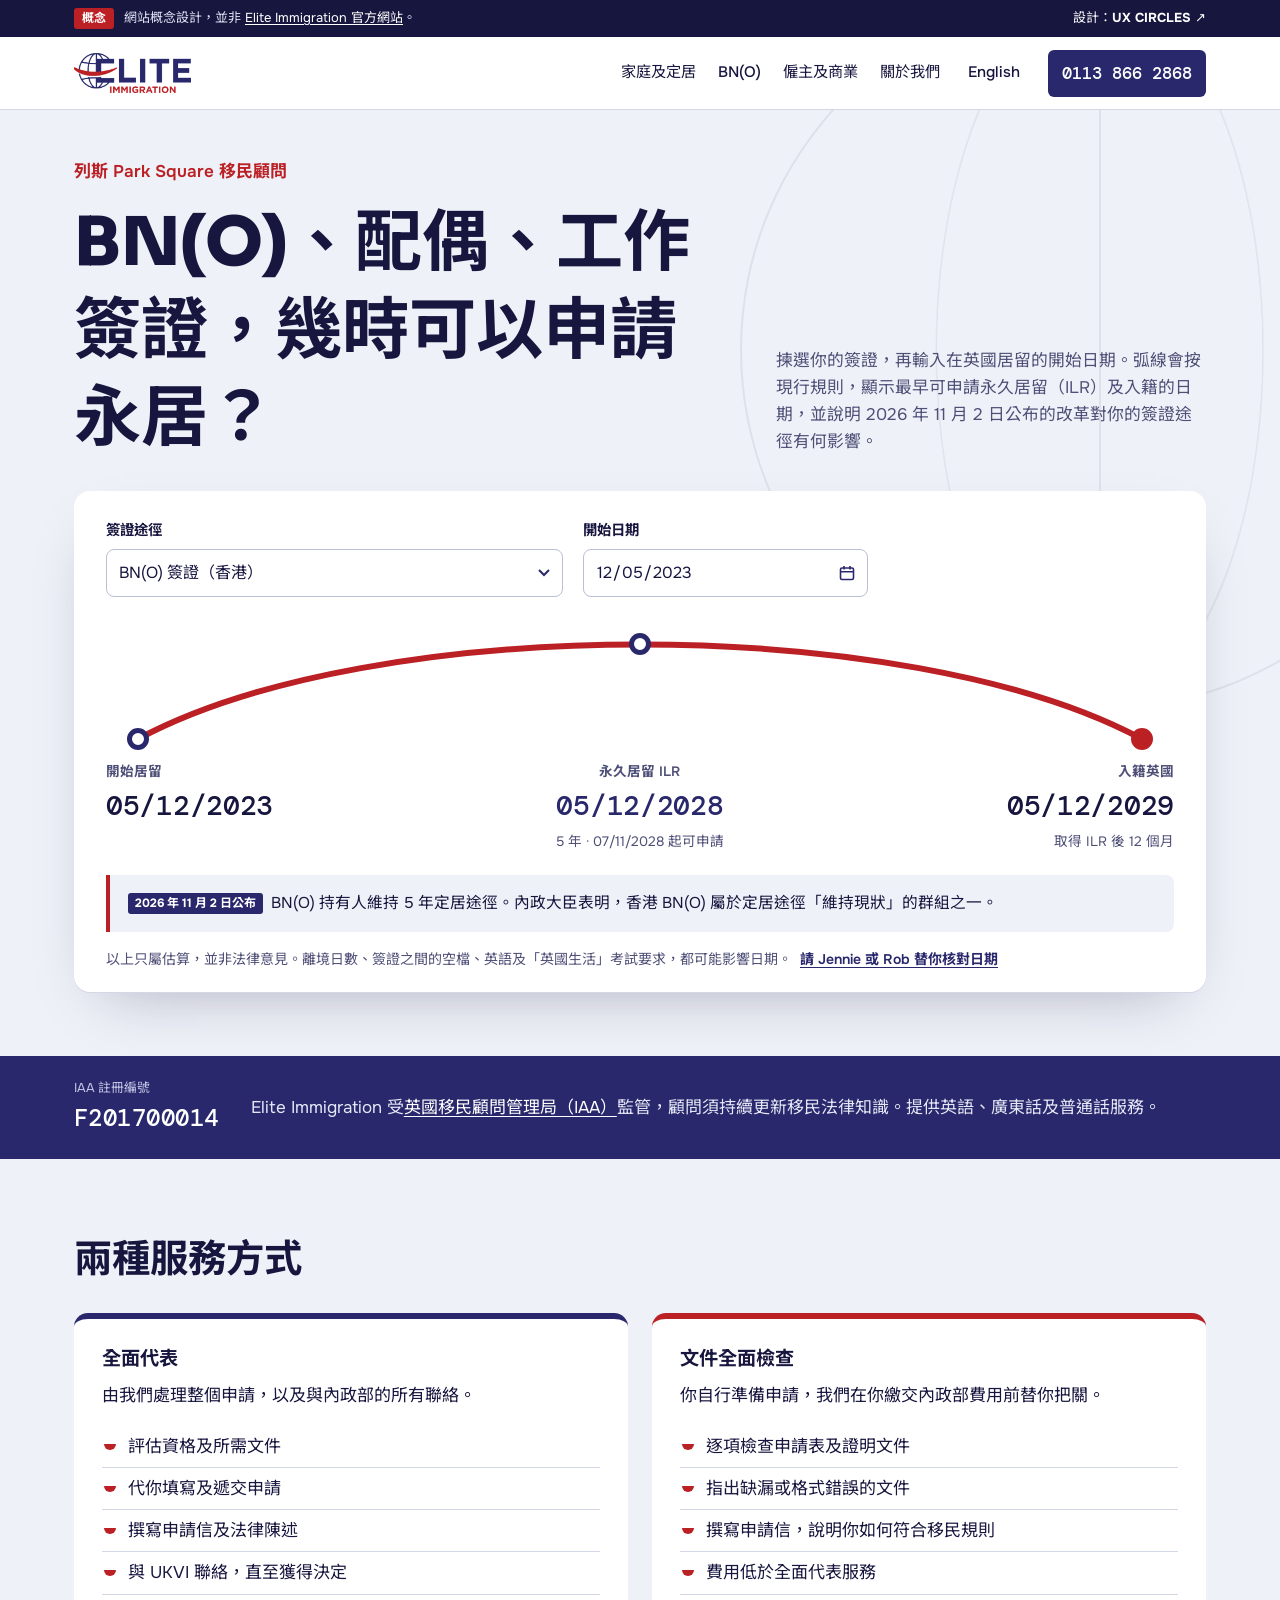
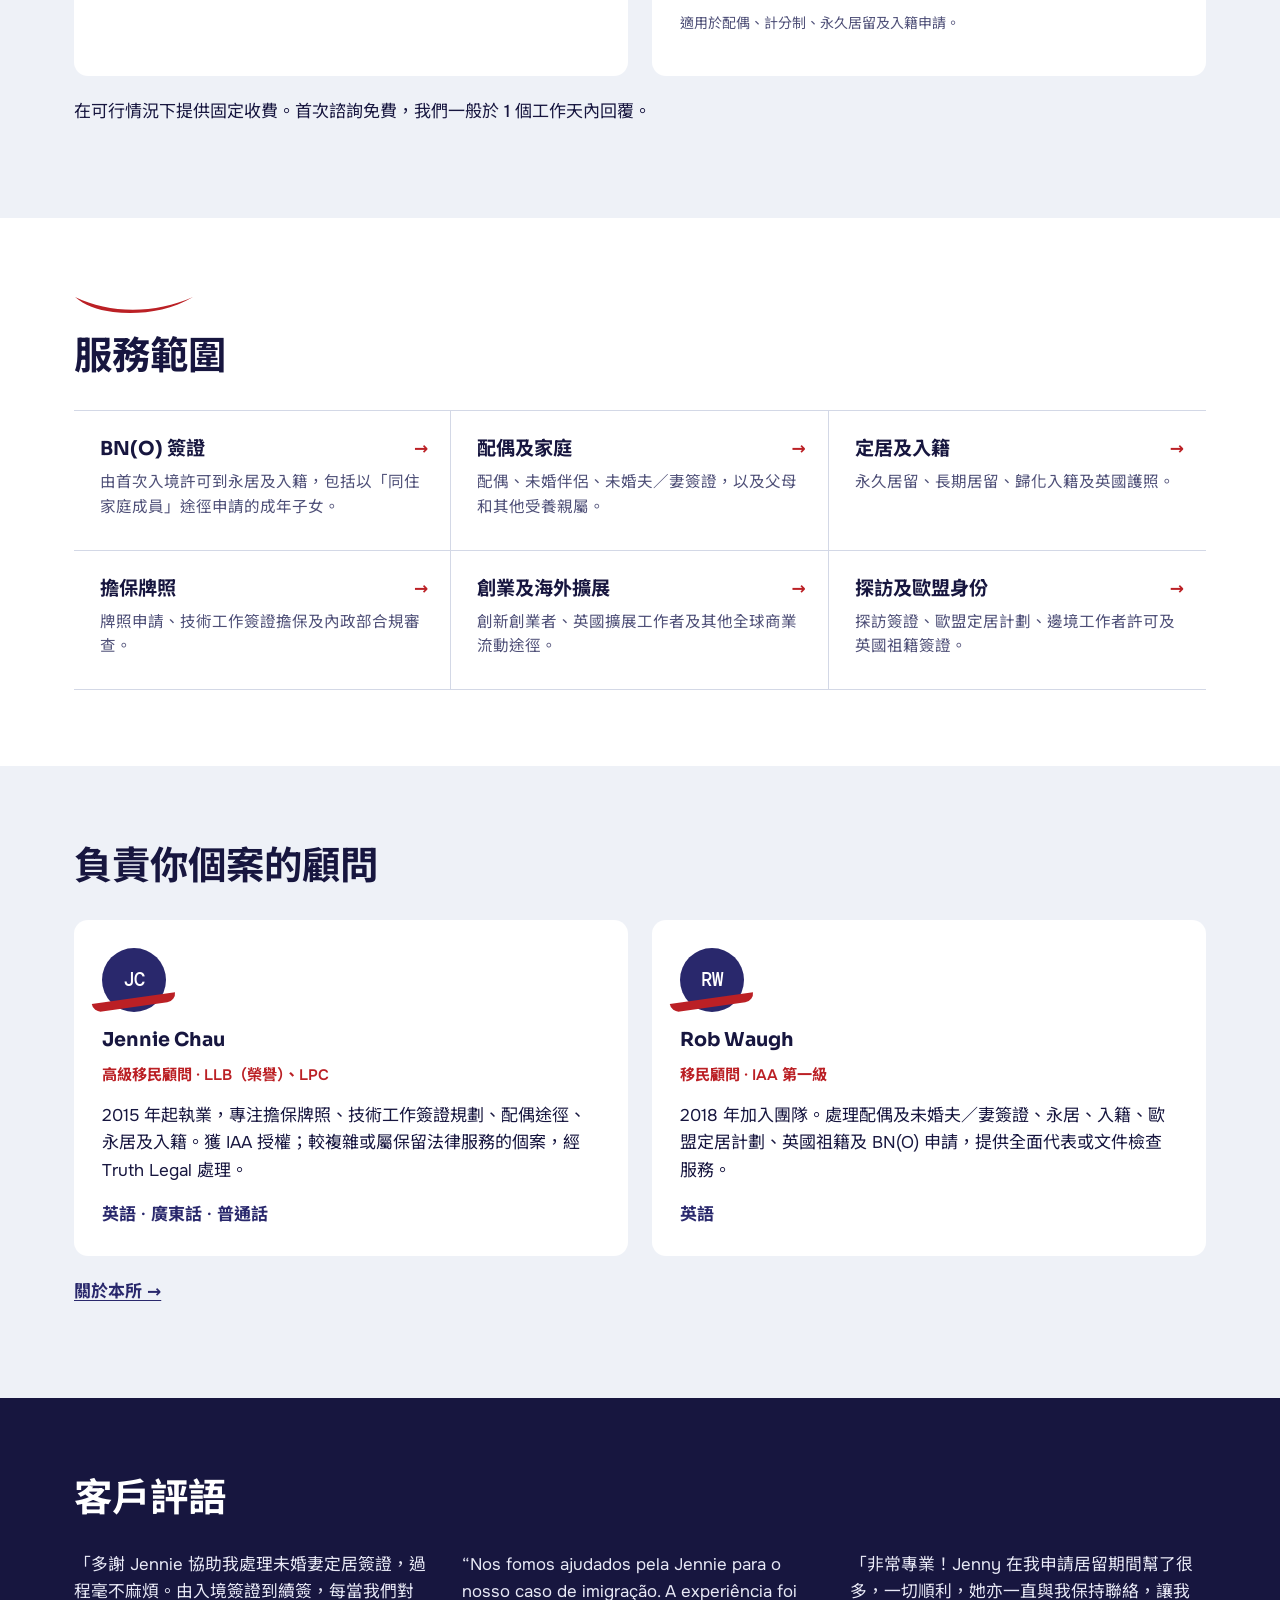
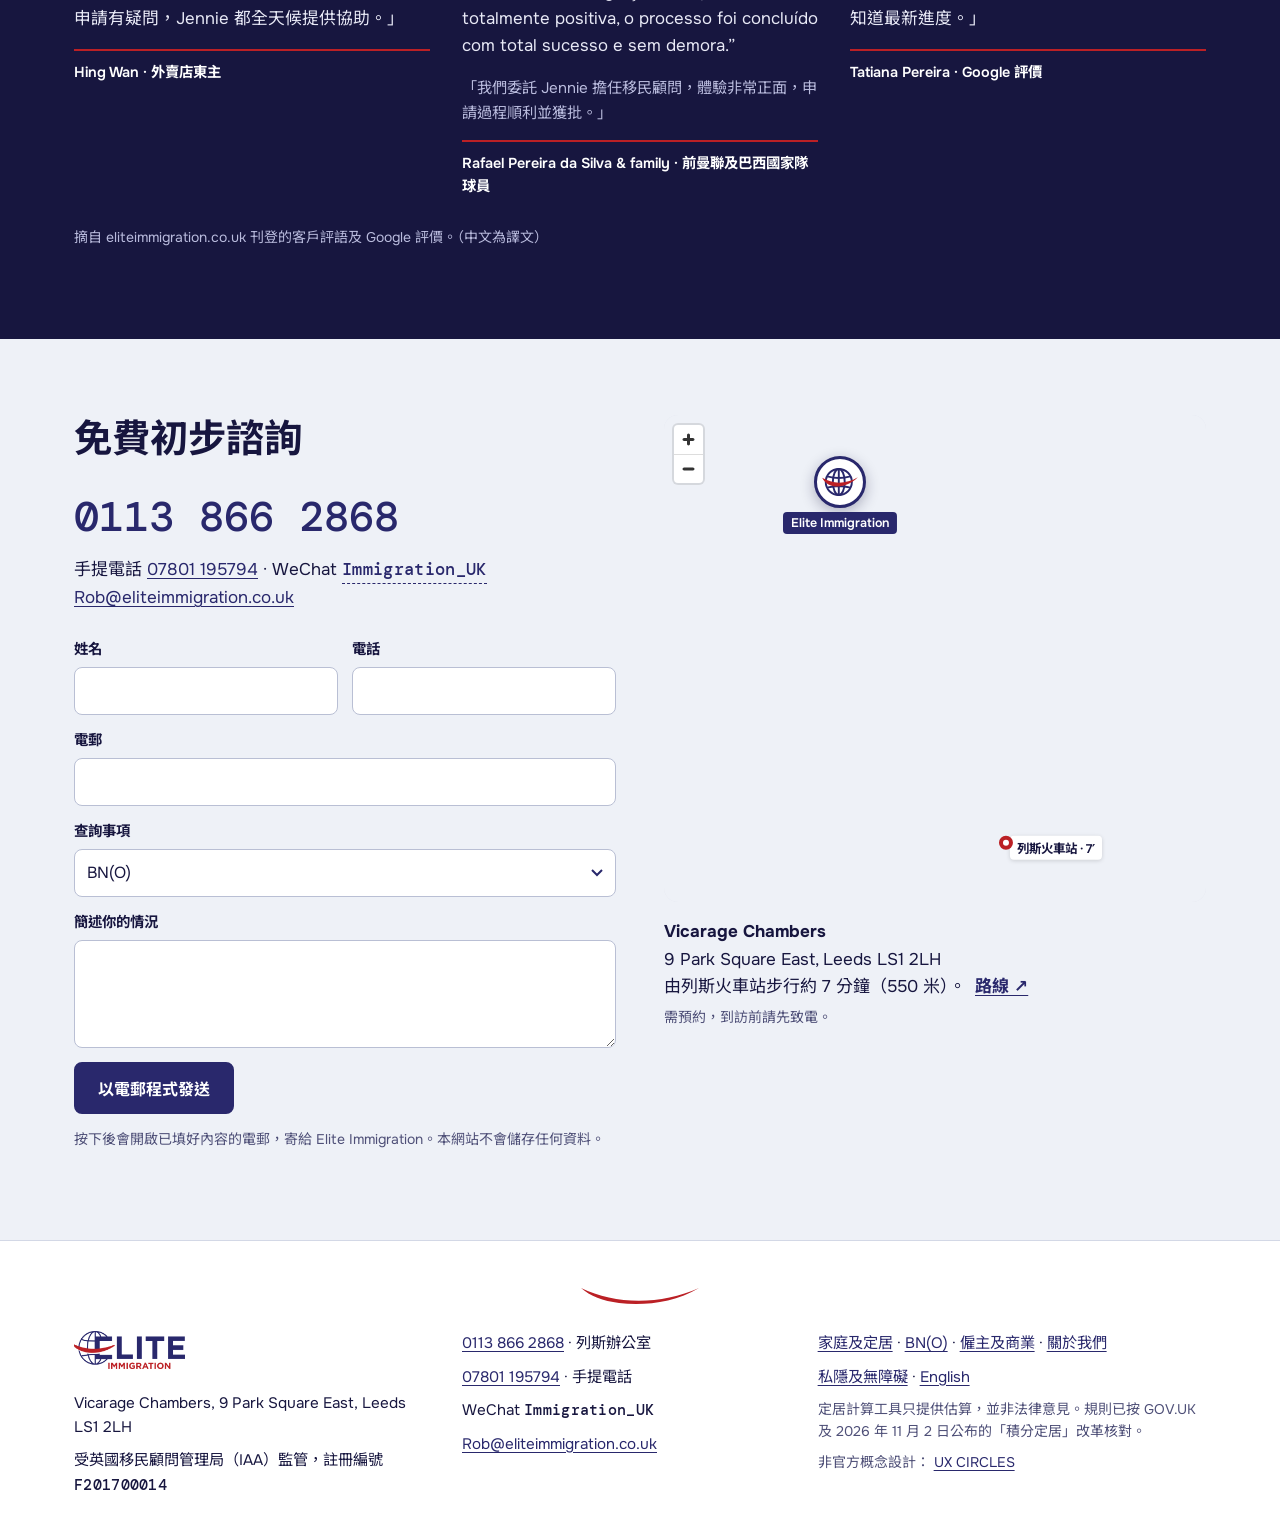
==== commit 8b0fe875: "Match the date field to the select boxes: same border, height, radius and an icon on the right Co-Au" ====
--- a/zh/index.html
+++ b/zh/index.html
@@ -14,8 +14,8 @@
 <meta name="theme-color" content="#29286c">
 <link rel="preload" href="../assets/fonts/sora.woff2" as="font" type="font/woff2" crossorigin>
 <link rel="preload" href="../assets/fonts/onest.woff2" as="font" type="font/woff2" crossorigin>
-<link rel="stylesheet" href="../assets/site.css?v=3">
-<script defer src="../assets/site.js?v=3"></script>
+<link rel="stylesheet" href="../assets/site.css?v=5">
+<script defer src="../assets/site.js?v=5"></script>
 </head>
 <body>
 <a class="skip" href="#main">跳至內容</a>
--- a/assets/site.css
+++ b/assets/site.css
@@ -295,3 +295,24 @@
   *, *::before, *::after { animation: none !important; transition: none !important; scroll-behavior: auto !important; }
 }
 @media (max-width: 360px) { .mbar a, .mbar button { font-size: .82rem; } }
+
+/* iOS Safari gives date inputs a wide intrinsic width; keep them inside the card */
+.f { min-width: 0; }
+.f input[type="date"] { -webkit-appearance: none; appearance: none; display: block; min-width: 0; max-width: 100%; text-align: left; }
+.f input[type="date"]::-webkit-date-and-time-value { text-align: left; }
+.f input[type="date"]::-webkit-datetime-edit { padding: 0; }
+.tool, .tool-fields, .stops, .stop { min-width: 0; }
+@media (max-width: 760px) {
+  .stop-d { font-size: clamp(.9rem, 3.7vw, 1.2rem); white-space: nowrap; letter-spacing: -.03em; }
+}
+@media (max-width: 360px) { .stop-d { white-space: normal; } }
+
+/* date field: same box as the selects (border, height, radius, left text) with a calendar icon in the chevron's place */
+.f input[type="date"] {
+  height: 48px; min-height: 48px; line-height: 24px; padding: 11px 40px 11px 12px;
+  border: 1.5px solid #b9bfd4; border-radius: 8px; background: #fff url("data:image/svg+xml,%3Csvg xmlns='http://www.w3.org/2000/svg' viewBox='0 0 16 16'%3E%3Cg fill='none' stroke='%2329286c' stroke-width='1.6'%3E%3Crect x='1.5' y='3' width='13' height='11.5' rx='1.5'/%3E%3Cpath d='M1.5 6.8h13M5 1v3.4M11 1v3.4'/%3E%3C/g%3E%3C/svg%3E") right 12px center / 16px no-repeat;
+  font: 400 1rem var(--text); color: var(--ink);
+}
+.f input[type="date"]::-webkit-date-and-time-value { text-align: left; margin: 0; }
+.f input[type="date"]::-webkit-calendar-picker-indicator { position: absolute; right: 0; top: 0; width: 44px; height: 100%; margin: 0; opacity: 0; cursor: pointer; }
+.f input[type="date"] { position: relative; }
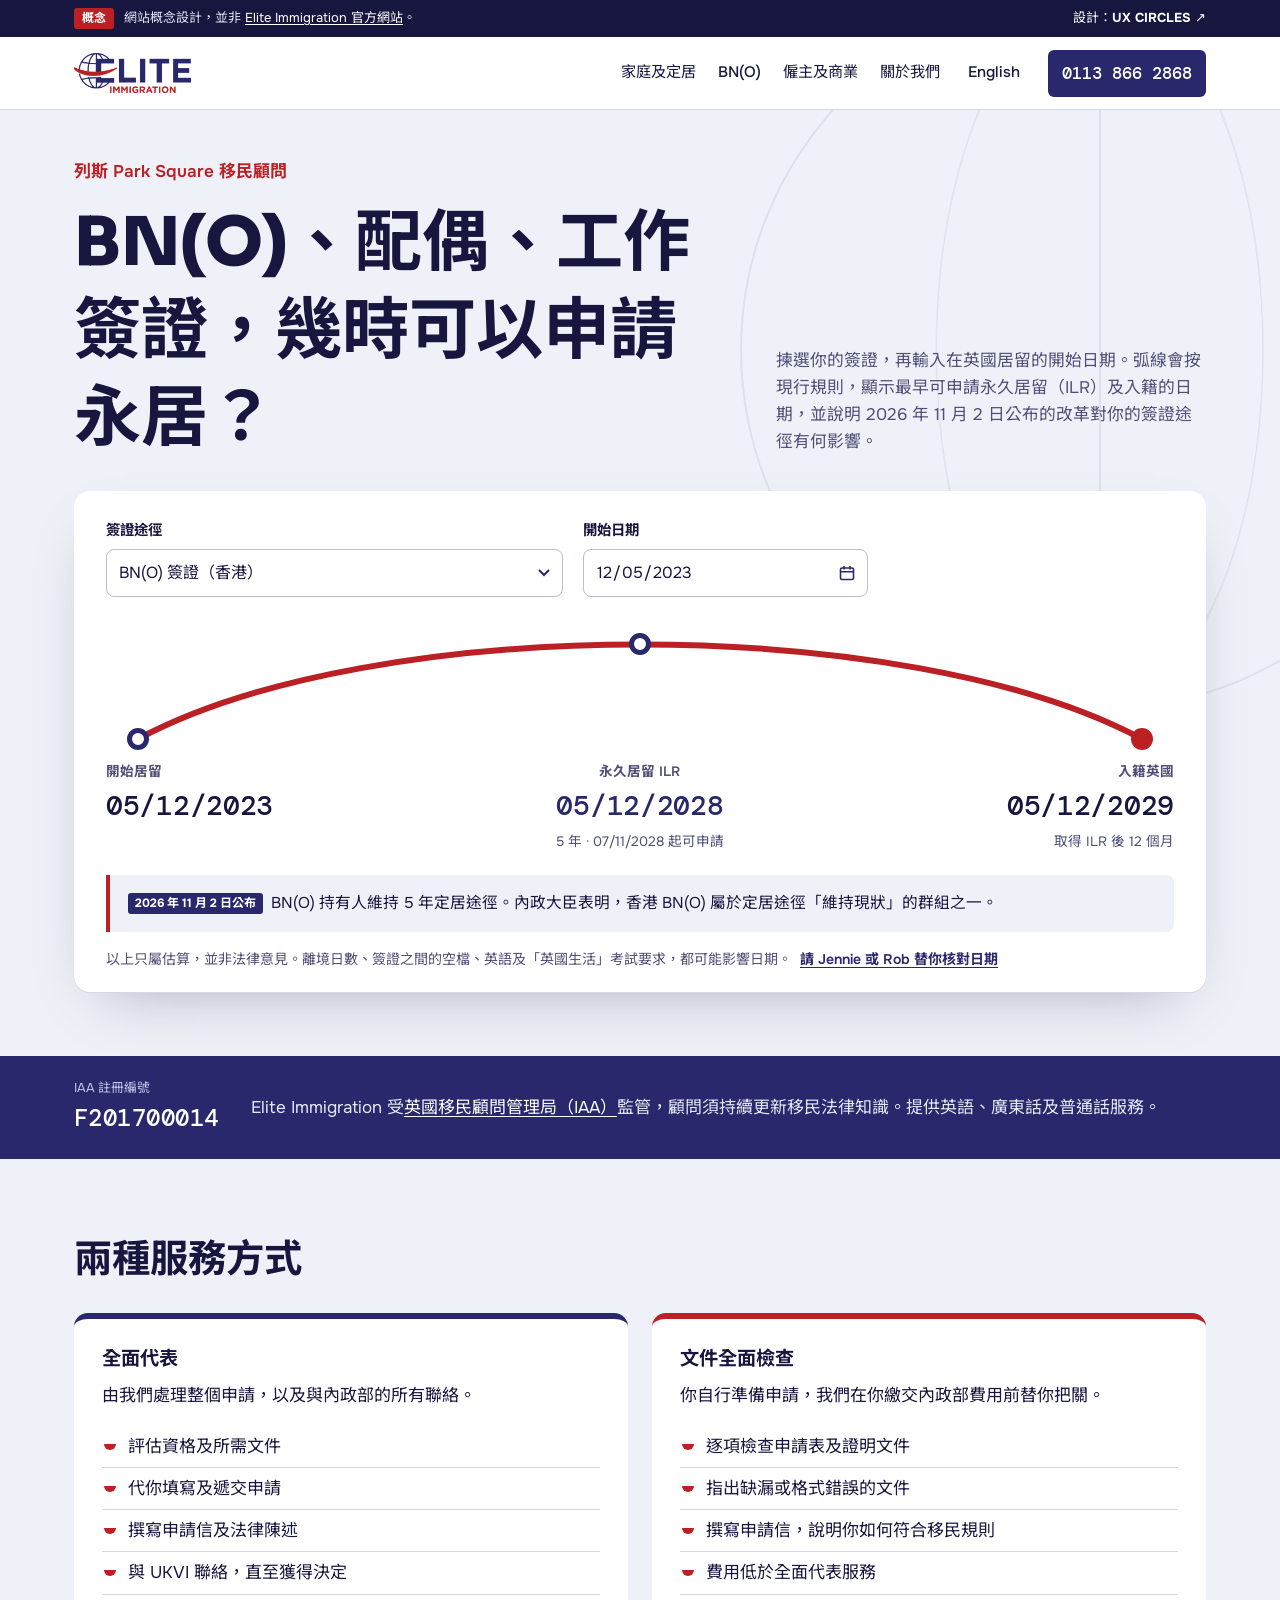
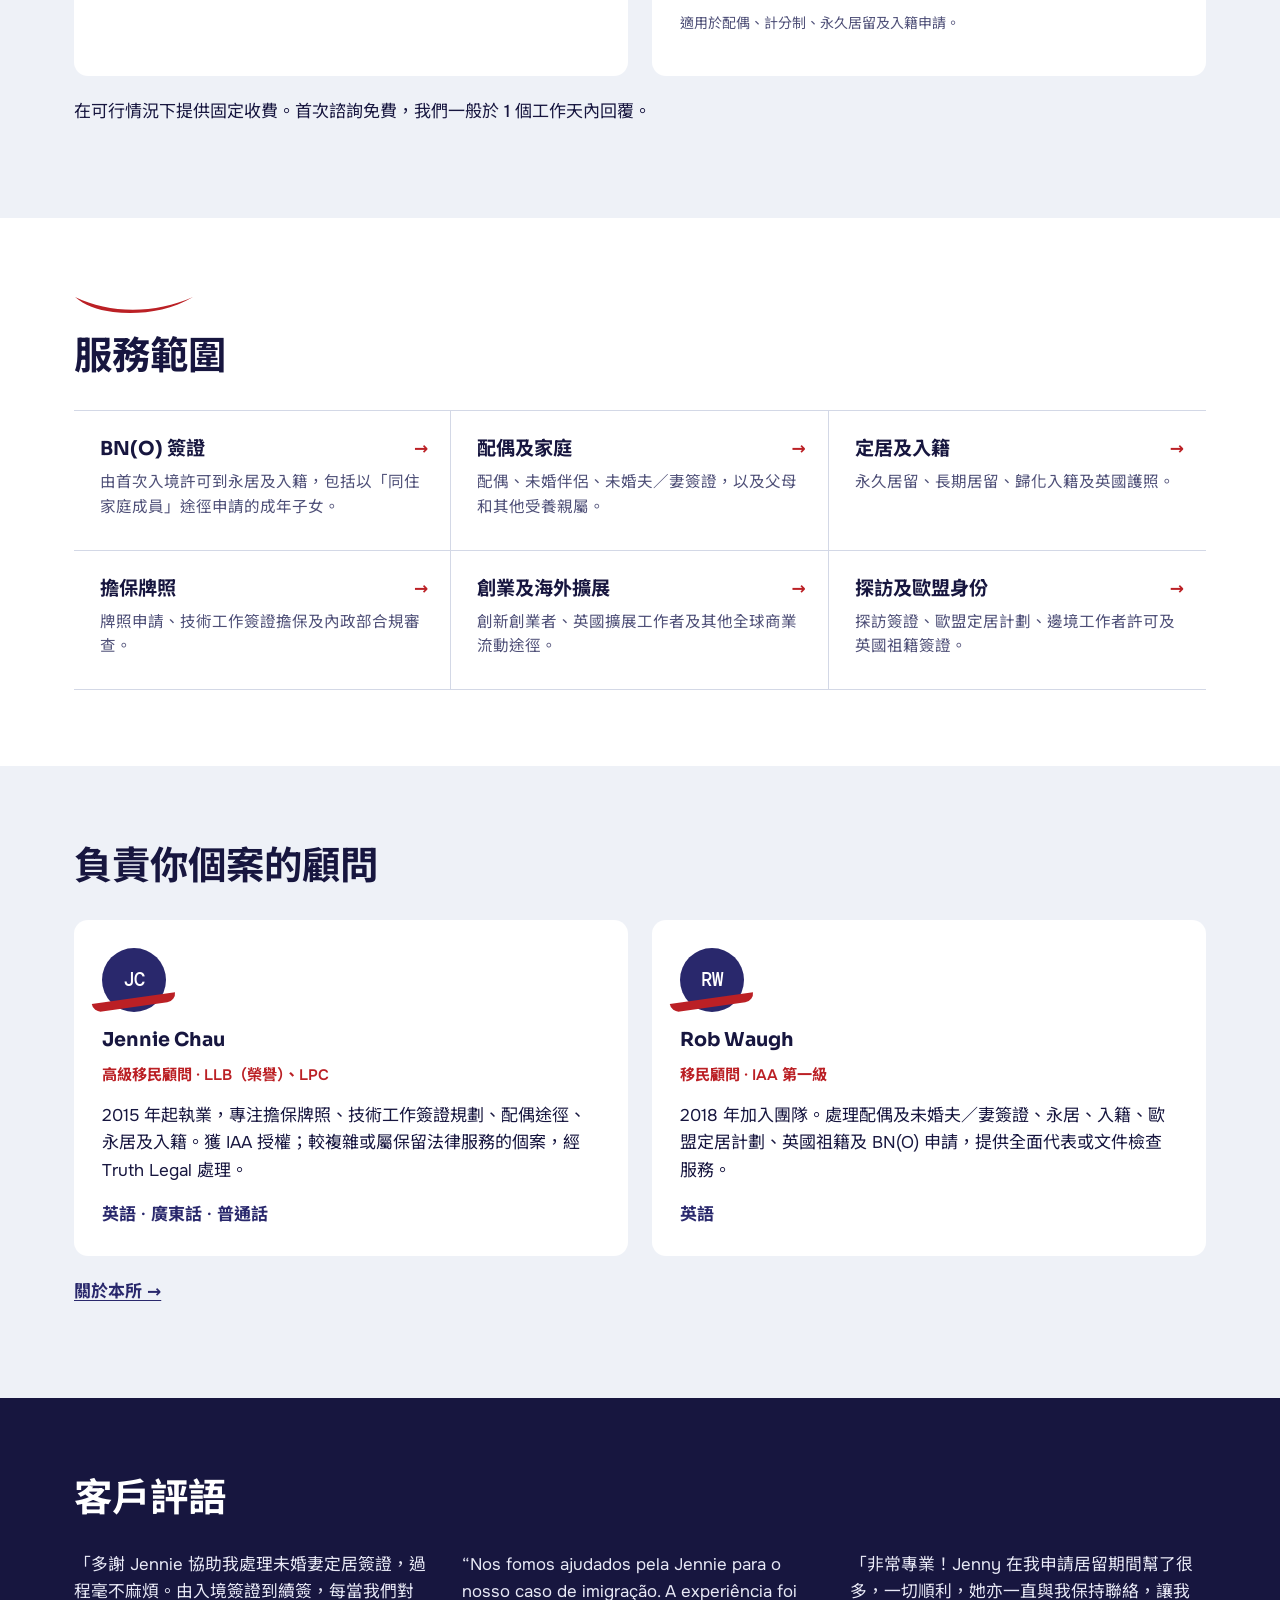
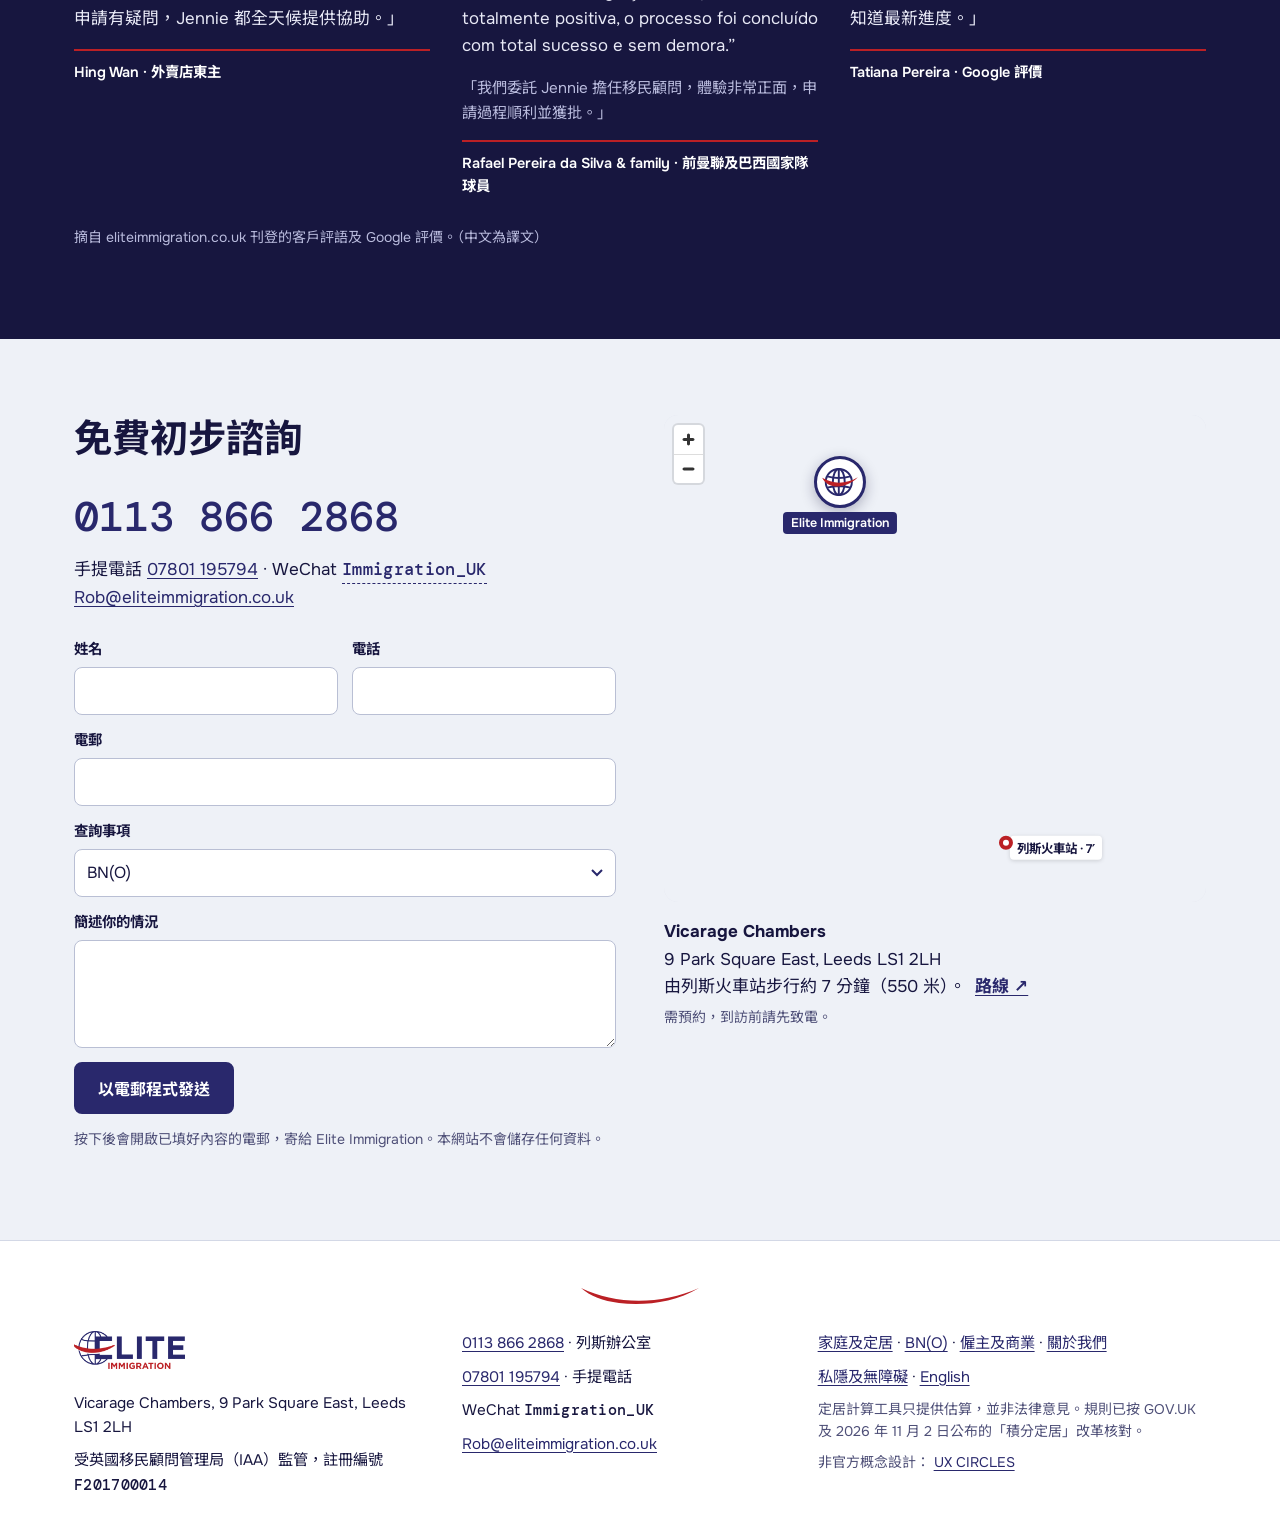
==== commit ff873bbe: "Phone menu: full-screen overlay under the header, no backdrop-filter on the sticky header (iOS Safar" ====
--- a/zh/index.html
+++ b/zh/index.html
@@ -14,14 +14,14 @@
 <meta name="theme-color" content="#29286c">
 <link rel="preload" href="../assets/fonts/sora.woff2" as="font" type="font/woff2" crossorigin>
 <link rel="preload" href="../assets/fonts/onest.woff2" as="font" type="font/woff2" crossorigin>
-<link rel="stylesheet" href="../assets/site.css?v=5">
-<script defer src="../assets/site.js?v=5"></script>
+<link rel="stylesheet" href="../assets/site.css?v=7">
+<script defer src="../assets/site.js?v=7"></script>
 </head>
 <body>
 <a class="skip" href="#main">跳至內容</a>
 <div class="concept-bar" role="note">
   <div class="wrap concept-in">
-    <p><span class="concept-tag">概念</span><span>網站概念設計，並非 <a href="https://eliteimmigration.co.uk/" target="_blank" rel="noopener">Elite Immigration 官方網站</a>。</span></p>
+    <p><span class="concept-tag">概念</span><span class="concept-long">網站概念設計，並非 <a href="https://eliteimmigration.co.uk/" target="_blank" rel="noopener">Elite Immigration 官方網站</a>。</span></p>
     <a class="concept-by" href="https://ux-circles.com/professionals" target="_blank" rel="noopener">設計：<strong>UX CIRCLES</strong> ↗</a>
   </div>
 </div>
--- a/assets/site.css
+++ b/assets/site.css
@@ -55,7 +55,7 @@
 @media (max-width: 600px) { .concept-in { flex-direction: column; align-items: flex-start; gap: 2px; } }
 
 /* header */
-.head { position: sticky; top: 0; z-index: 50; background: rgba(255, 255, 255, .96); border-bottom: 1px solid var(--line); backdrop-filter: blur(8px); }
+.head { position: sticky; top: 0; z-index: 50; background: #fff; border-bottom: 1px solid var(--line); }
 .head-in { display: flex; align-items: center; gap: 28px; height: var(--head-h); }
 .brand img { display: block; height: 40px; width: auto; }
 .nav { display: flex; gap: 22px; margin-left: auto; }
@@ -64,7 +64,11 @@
 .head-call { font-family: var(--mono); font-weight: 500; text-decoration: none; background: var(--navy); color: #fff; padding: 10px 14px; border-radius: 6px; white-space: nowrap; }
 .head-call:hover { background: var(--red); color: #fff; }
 .menu-btn { display: none; margin-left: auto; font: 600 .95rem var(--text); background: none; border: 1.5px solid var(--navy); color: var(--navy); border-radius: 6px; padding: 9px 14px; min-height: 44px; }
-.menu { border-top: 1px solid var(--line); background: #fff; }
+.menu { position: fixed; left: 0; right: 0; top: var(--menu-top, 64px); bottom: 0; z-index: 70; overflow-y: auto; -webkit-overflow-scrolling: touch; border-top: 1px solid var(--line); background: #fff; }
+.menu[hidden] { display: none; }
+.menu-btn { cursor: pointer; touch-action: manipulation; -webkit-tap-highlight-color: transparent; }
+.menu-btn[aria-expanded="true"] { background: var(--navy); color: #fff; }
+body.menu-open { overflow: hidden; }
 .menu nav { display: flex; flex-direction: column; padding-top: 8px; padding-bottom: 16px; }
 .menu a { padding: 12px 0; border-bottom: 1px solid var(--line); text-decoration: none; color: var(--ink); font-weight: 500; }
 @media (max-width: 980px) {
@@ -316,3 +320,9 @@
 .f input[type="date"]::-webkit-date-and-time-value { text-align: left; margin: 0; }
 .f input[type="date"]::-webkit-calendar-picker-indicator { position: absolute; right: 0; top: 0; width: 44px; height: 100%; margin: 0; opacity: 0; cursor: pointer; }
 .f input[type="date"] { position: relative; }
+
+/* phones: the concept bar keeps only the Concept tag and the UX CIRCLES credit, on one line */
+@media (max-width: 600px) {
+  .concept-long { display: none; }
+  .concept-in { flex-direction: row; align-items: center; justify-content: space-between; padding-top: 6px; padding-bottom: 6px; }
+}
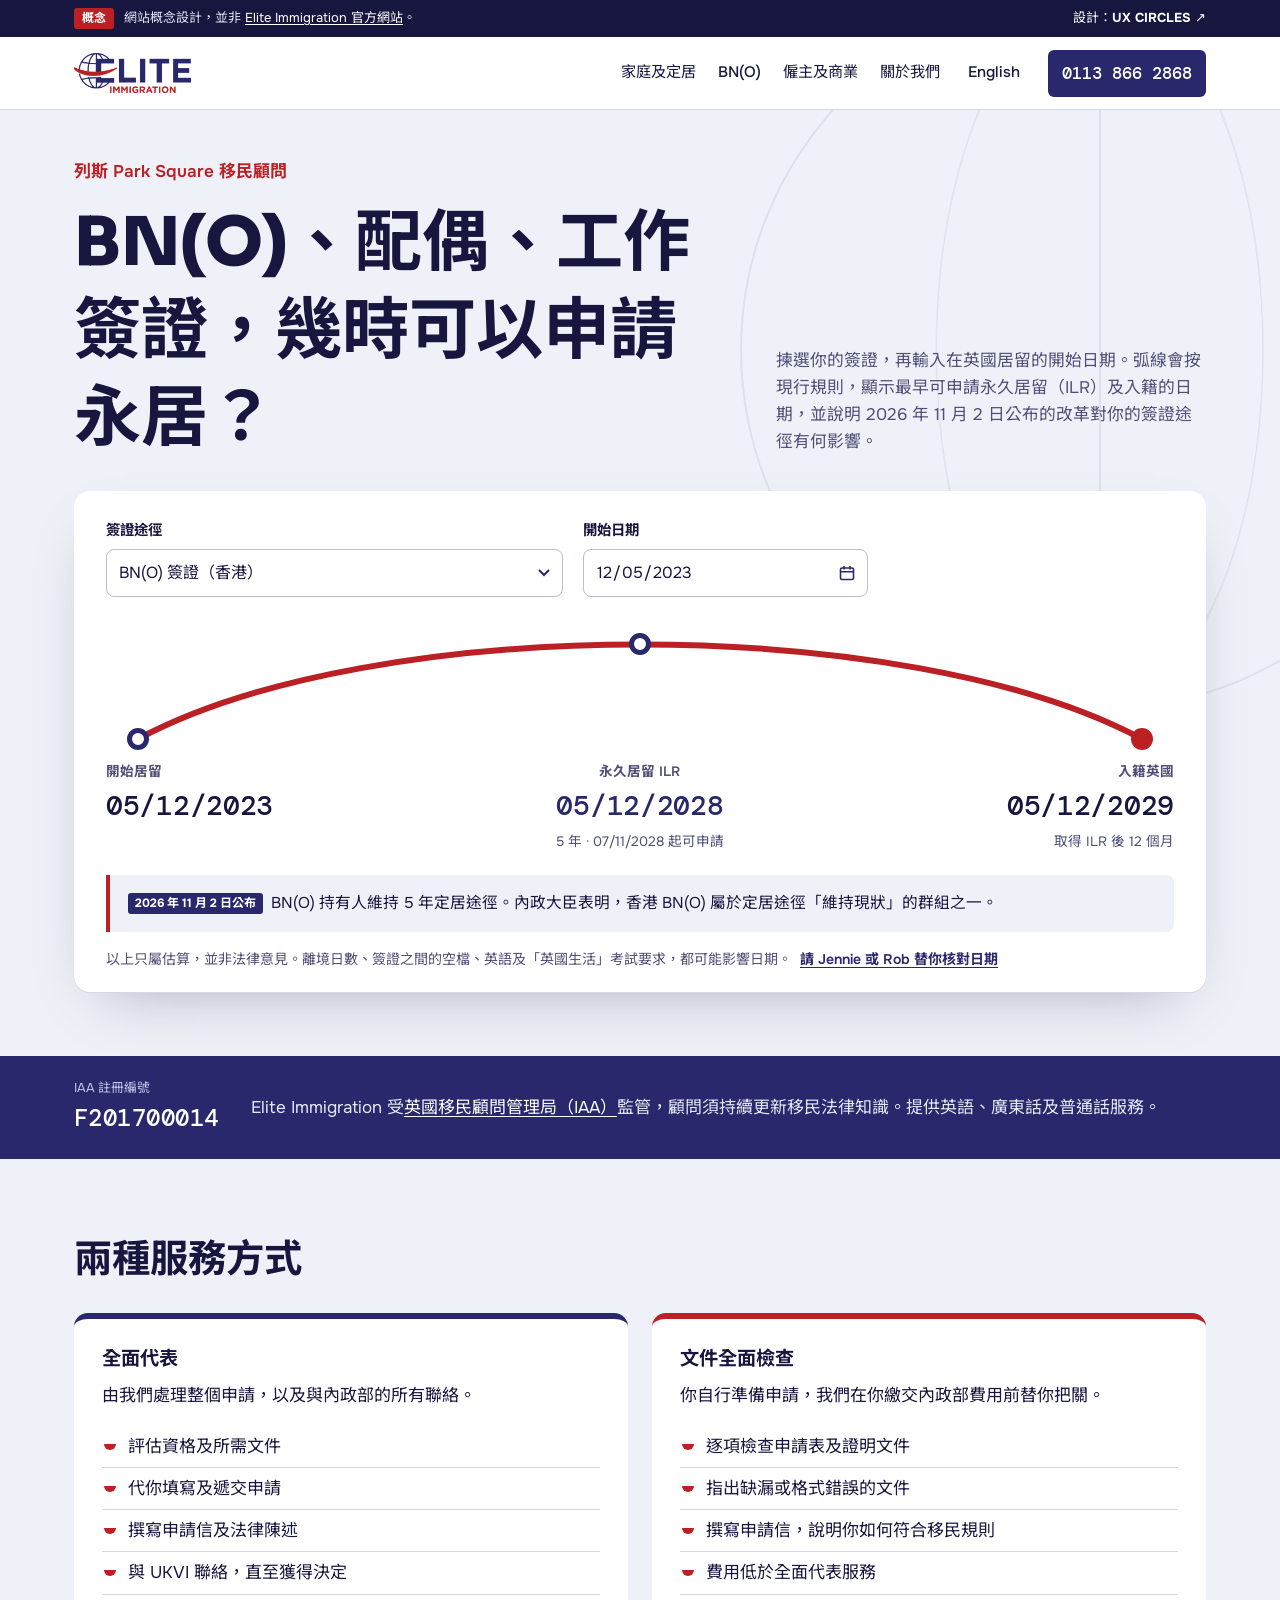
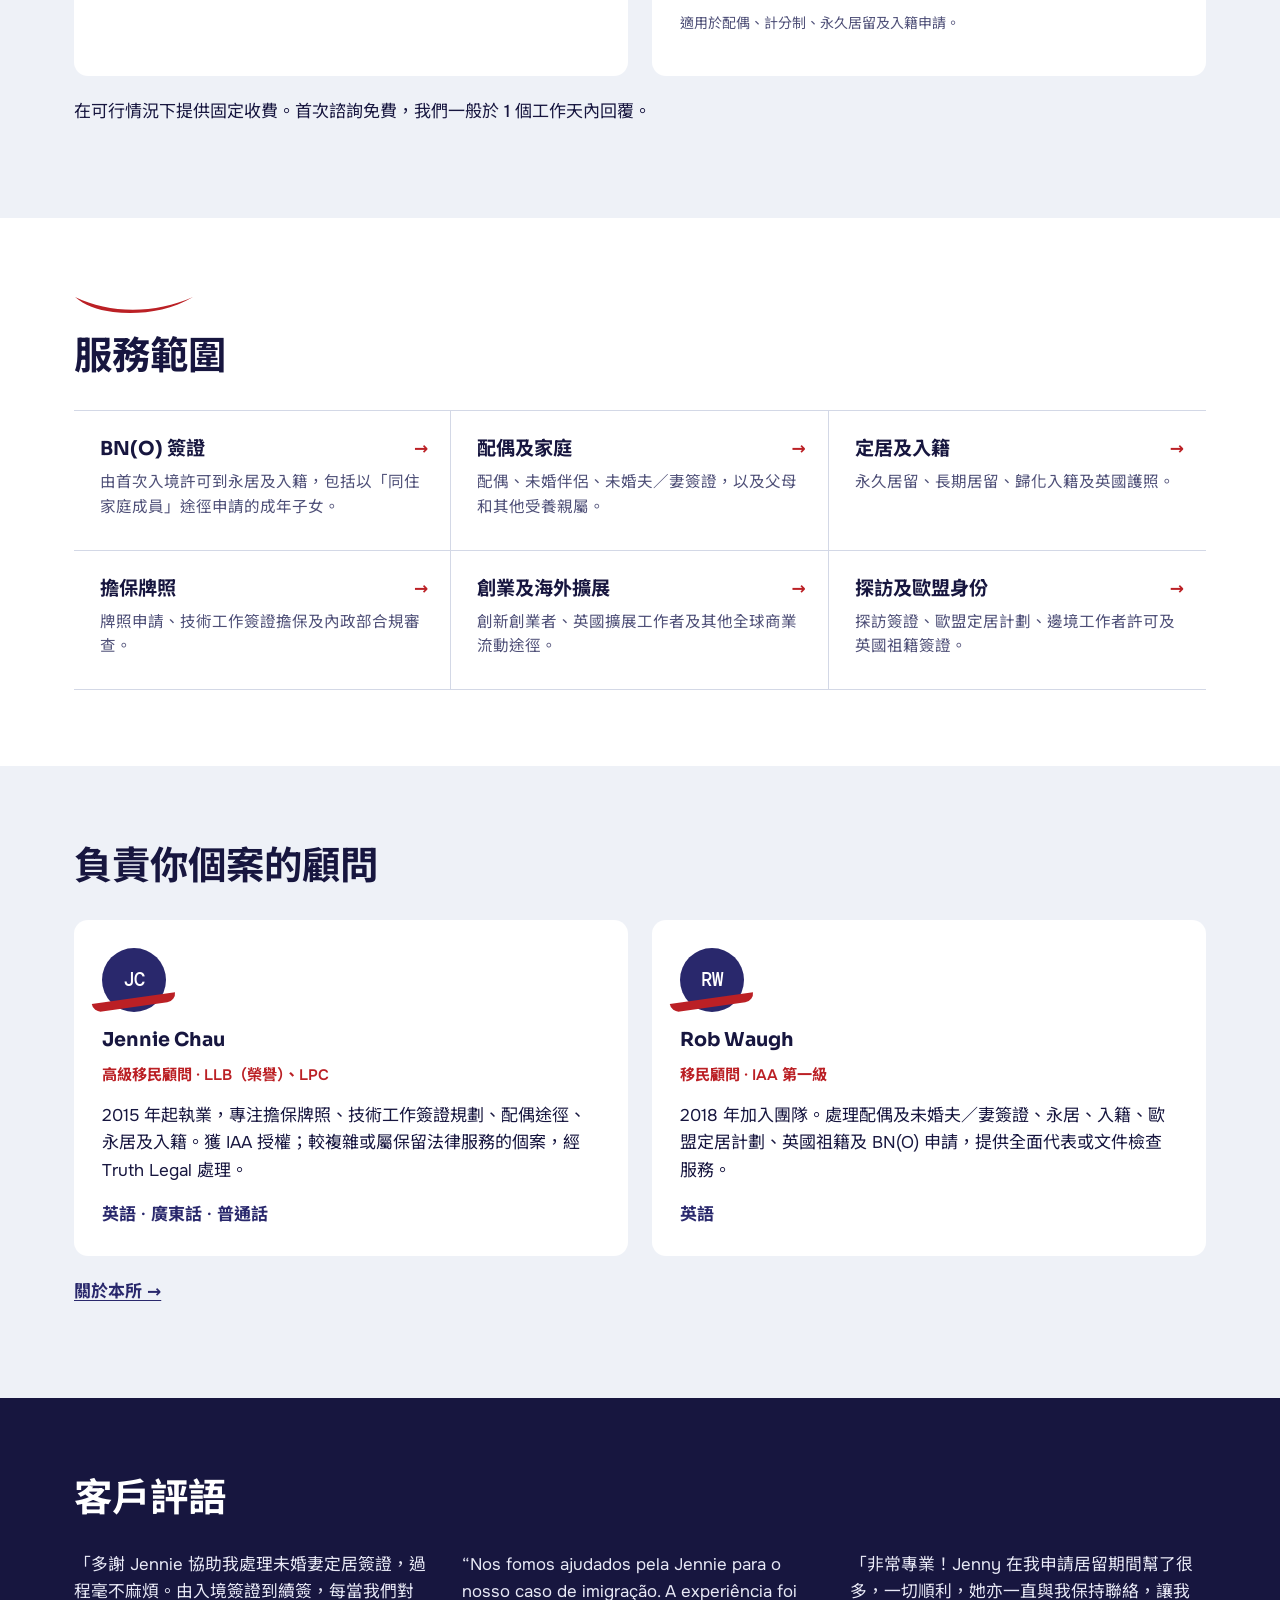
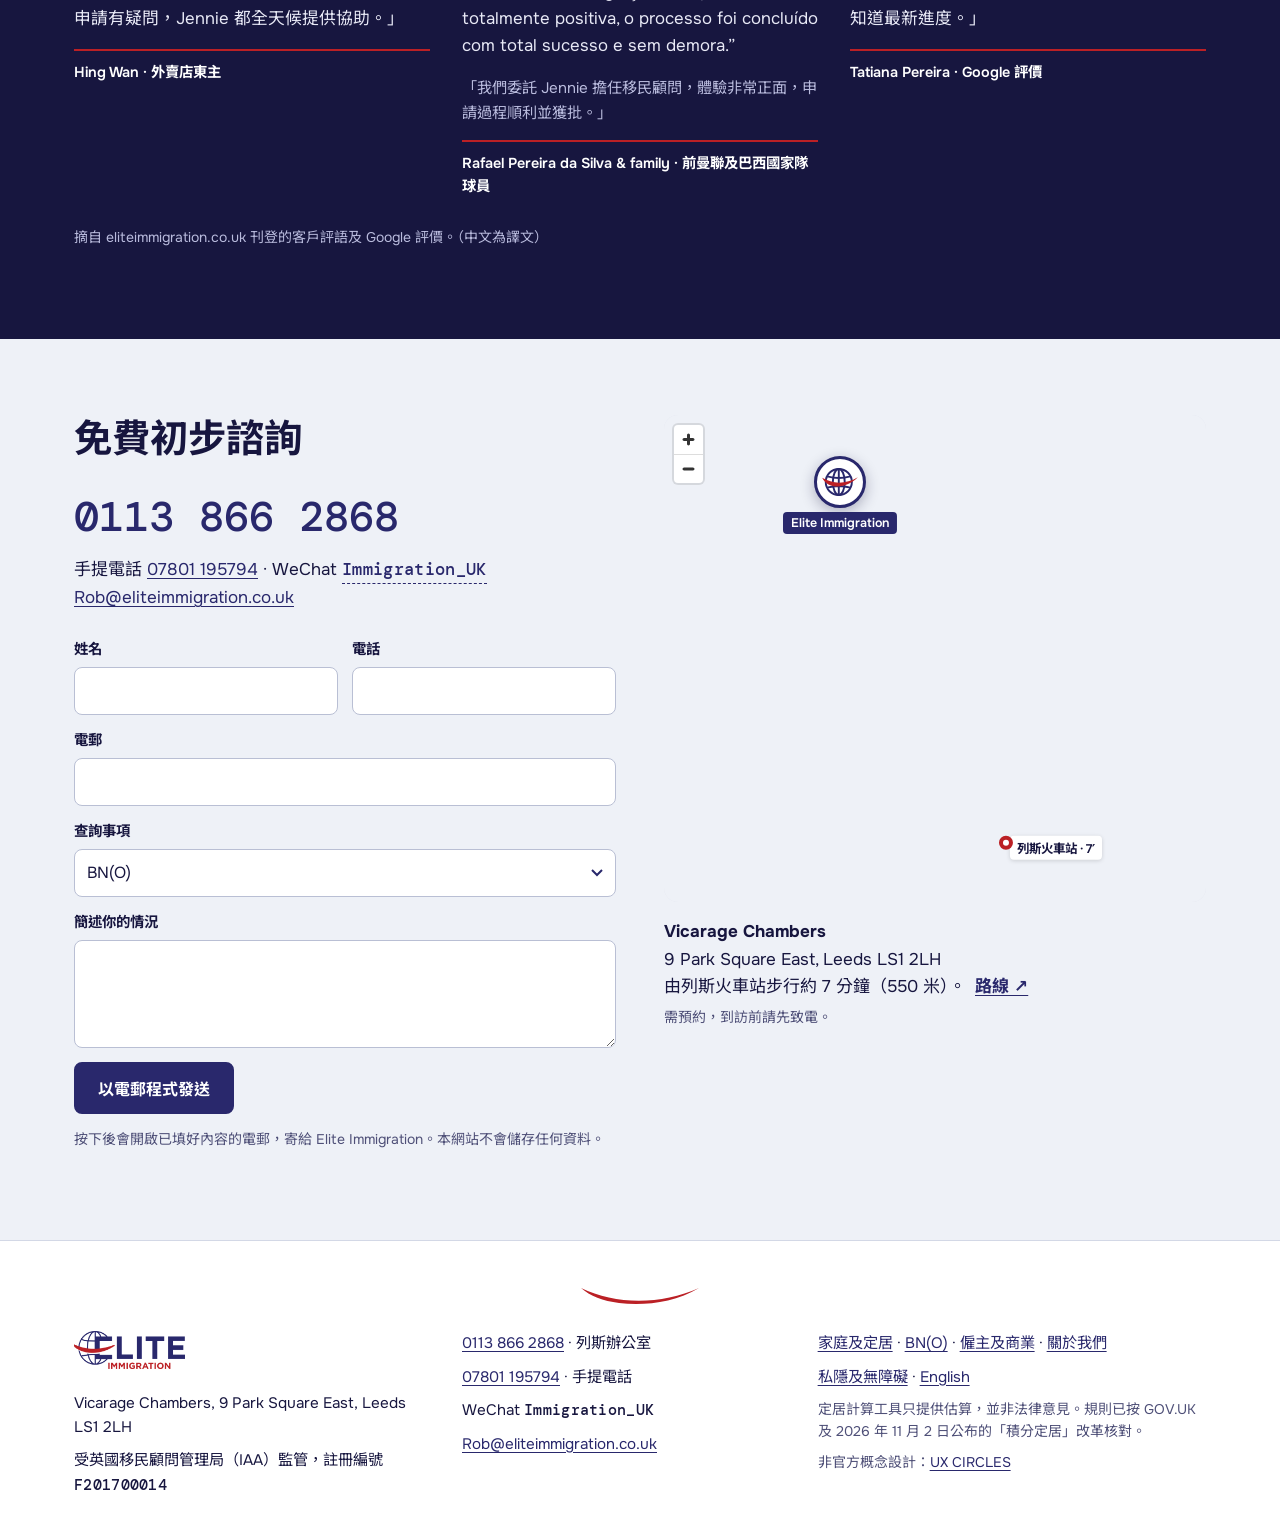
==== commit eaa89d75: "Standardise the UX CIRCLES concept credit Concept bar reads "Designed by UX CIRCLES" (設計：/设计：UX CIRC" ====
--- a/zh/index.html
+++ b/zh/index.html
@@ -222,7 +222,7 @@
       <p><a href="individual.html">家庭及定居</a> · <a href="bno.html">BN(O)</a> · <a href="business.html">僱主及商業</a> · <a href="about.html">關於我們</a></p>
       <p><a href="privacy.html">私隱及無障礙</a> · <a href="../" lang="en">English</a></p>
       <p class="small">定居計算工具只提供估算，並非法律意見。規則已按 GOV.UK 及 2026 年 11 月 2 日公布的「積分定居」改革核對。</p>
-      <p class="small">非官方概念設計： <a href="https://ux-circles.com/professionals" target="_blank" rel="noopener">UX CIRCLES</a></p>
+      <p class="small">非官方概念設計：<a href="https://ux-circles.com/professionals" target="_blank" rel="noopener">UX CIRCLES</a></p>
     </div>
   </div>
 </footer>
